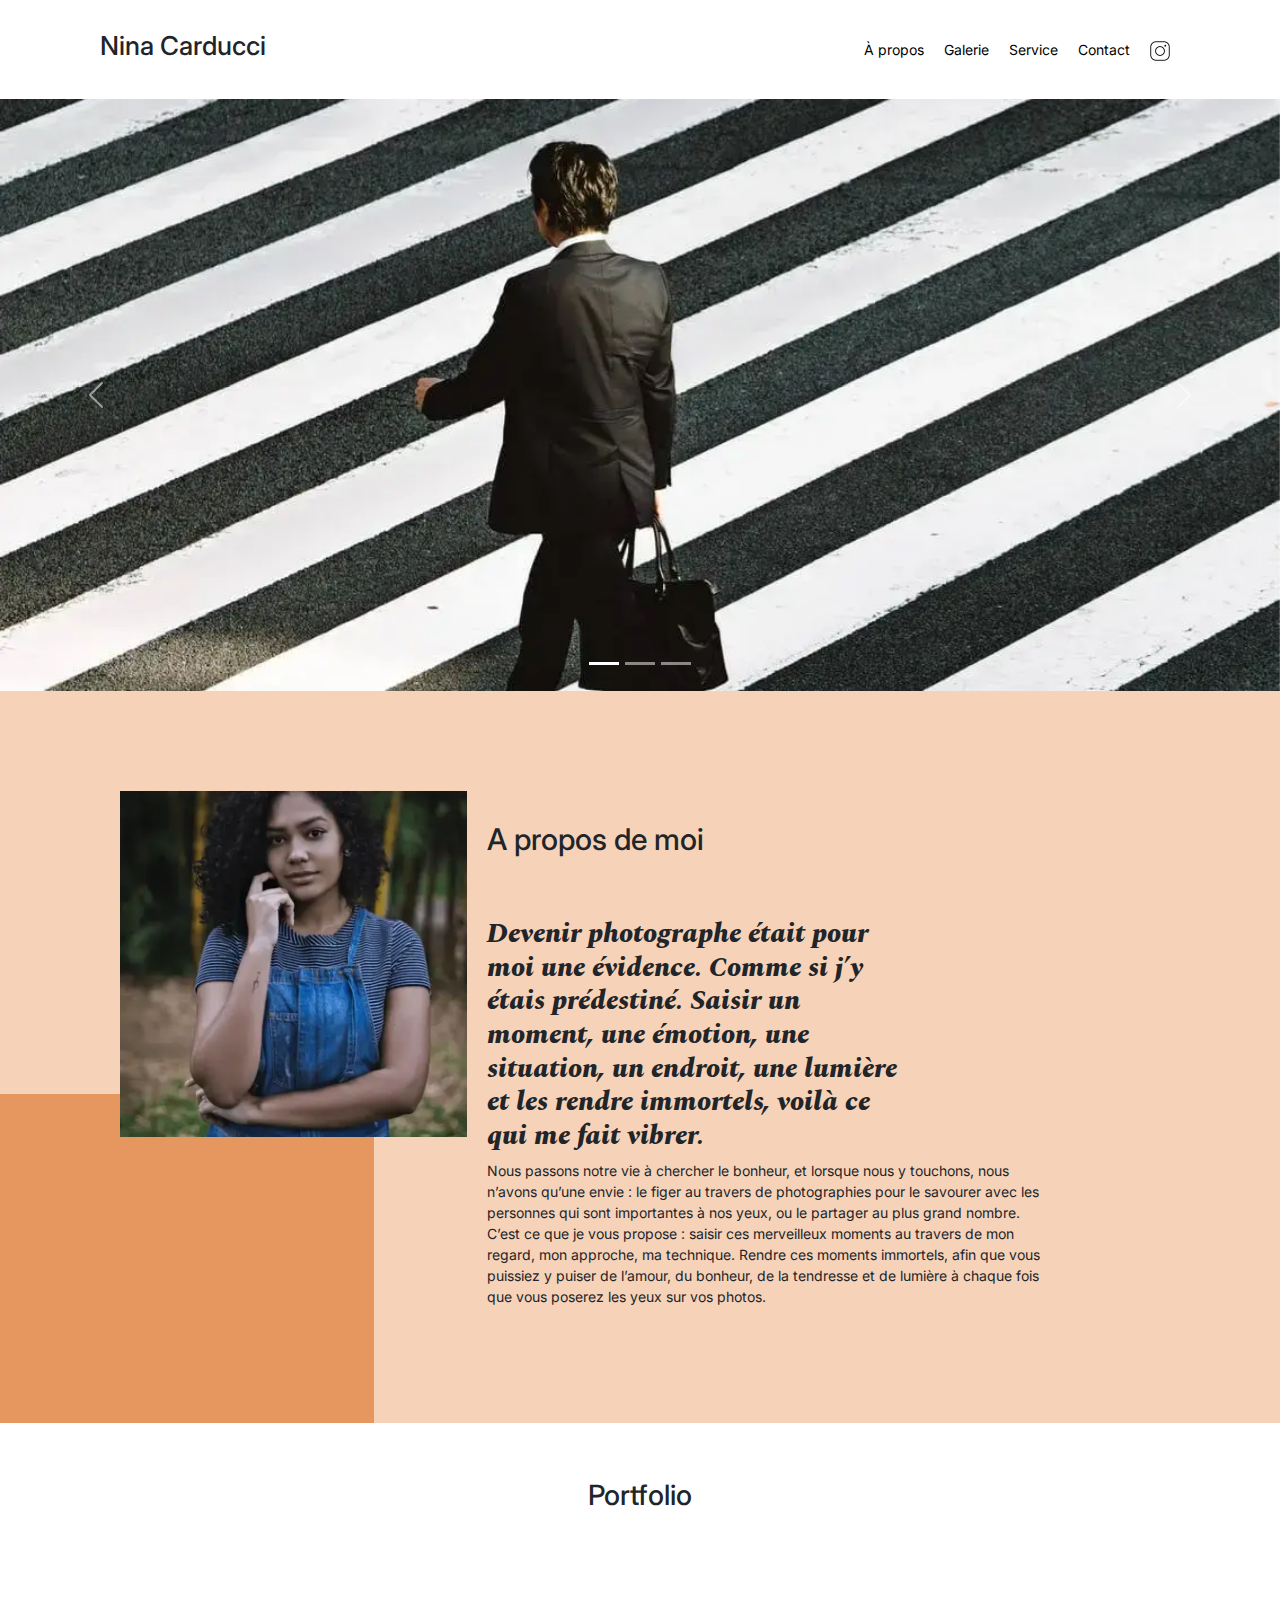
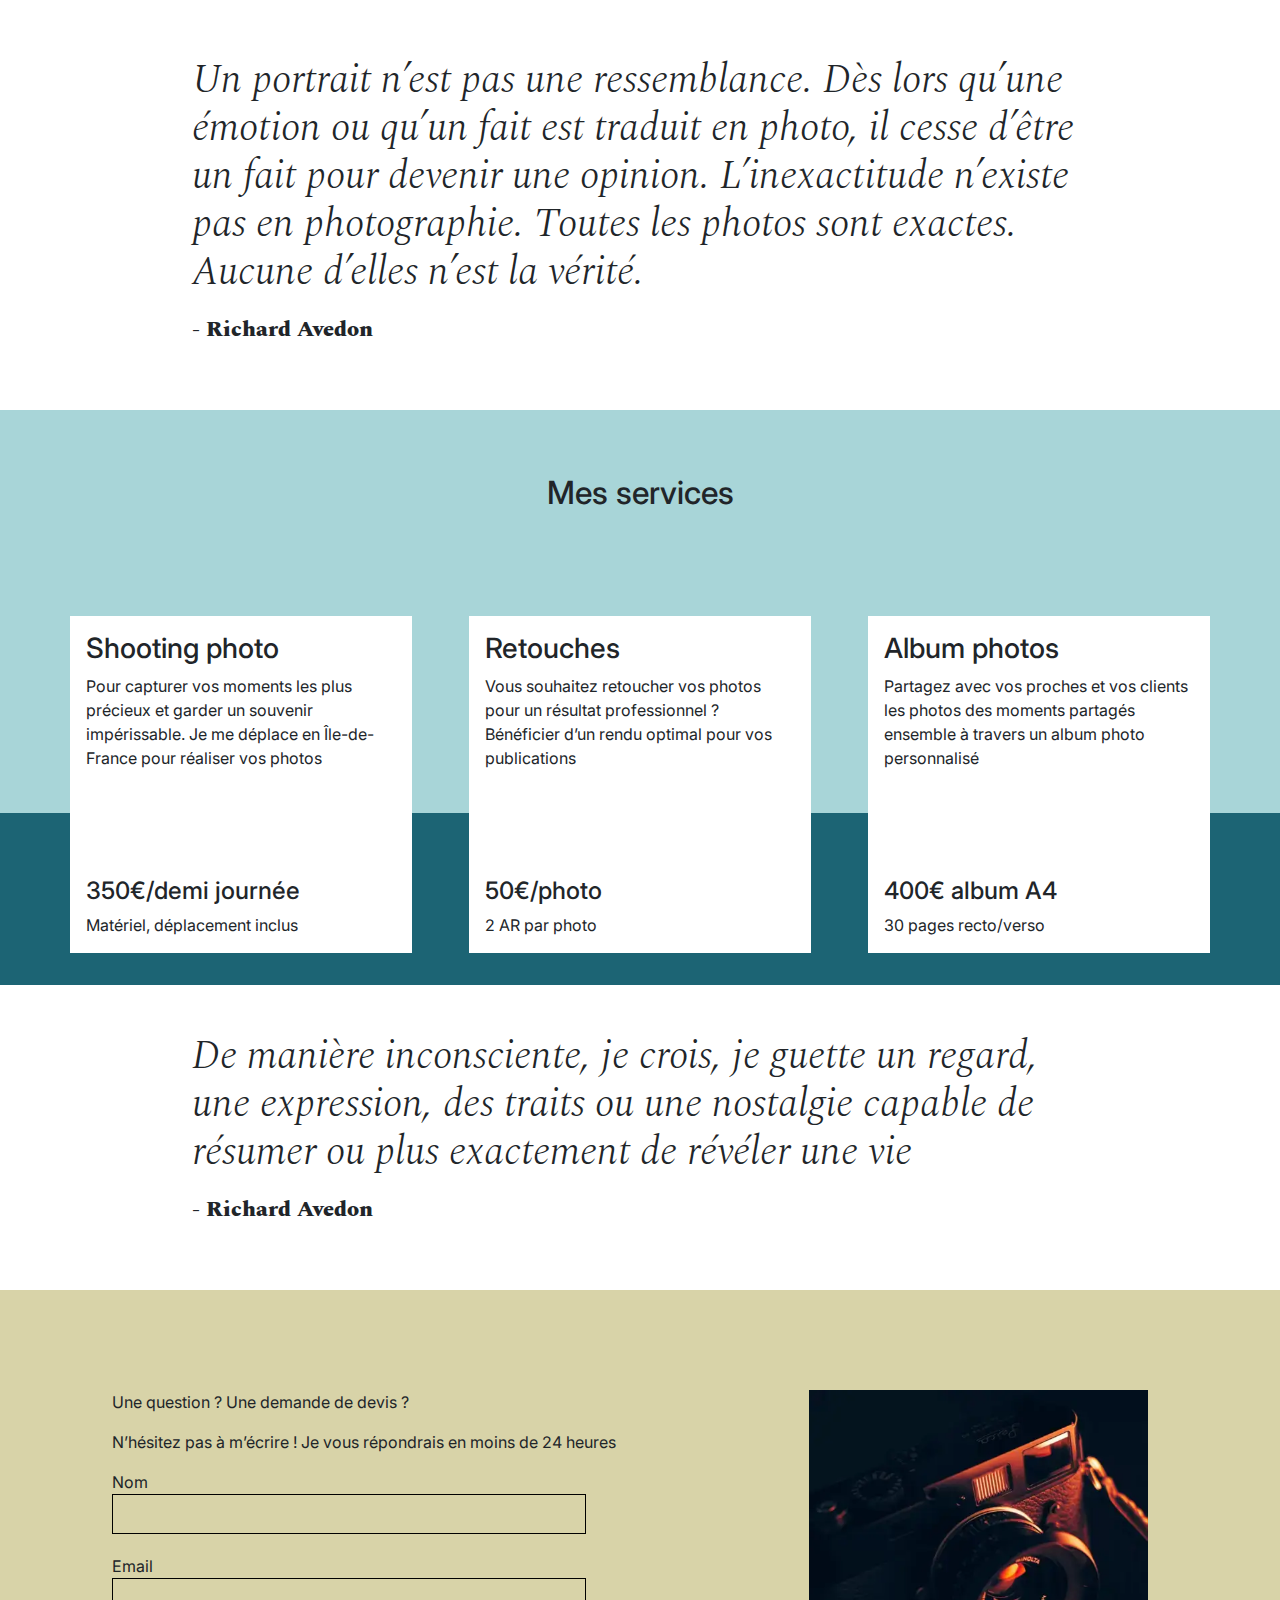
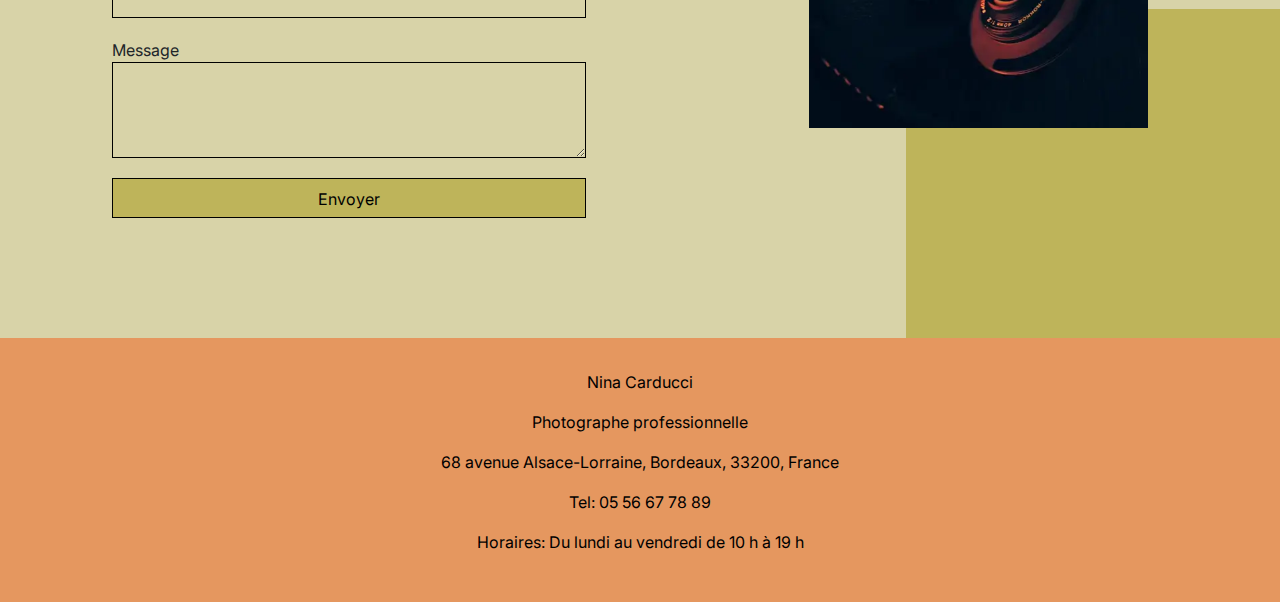
==== index.html @ 24cb5b98 "Feat: ajouter la minification" ====
<!DOCTYPE html>
<html lang="fr">
<head>

	<meta charset="UTF-8">
	<title> Nina Carducci</title>
	<meta name="viewport" content="width=device-width, initial-scale=1.0">
	<meta name="description"
		content="Nina Carducci, photographe professionnelle à Bordeaux, spécialisée dans la capture des moments précieux tels que mariages, portraits et événements d'entreprises.">
	<meta name="keywords"
		content="photographe, bordeaux, mariage, portrait, entreprise, shooting photo, retouches, album photo, professionnel, france, nina carducci, photographies">
	<meta name="robots" content="index, follow">
	<meta property="og:title" content="Nina Carducci - Photographe Professionnelle à Bordeaux">
	<meta property="og:description"
		content="Découvrez l'univers de Nina Carducci, photographe professionnelle à Bordeaux. Capturez vos plus beaux moments grâce à son expertise.">
	<meta property="og:image" content="https://www.ninacarducci.com/assets/images/nina.webp">
	<meta property="og:url" content="https://www.ninacarducci.com">
	<meta property="og:type" content="website">
	<meta name="twitter:card" content="summary_large_image">
	<meta name="twitter:title" content="Nina Carducci - Photographe Professionnelle à Bordeaux">
	<meta name="twitter:description"
		content="Découvrez les services de photographie professionnelle offerts par Nina Carducci. Immortalisez vos moments spéciaux.">
	<meta name="twitter:image" content="https://www.ninacarducci.com/assets/images/nina.webp">
	<link rel="icon" href="./assets/images/favicon.ico" type="image/x-icon">
	<link href="https://cdn.jsdelivr.net/npm/bootstrap@5.3.3/dist/css/bootstrap.min.css" rel="stylesheet"
		integrity="sha384-QWTKZyjpPEjISv5WaRU9OFeRpok6YctnYmDr5pNlyT2bRjXh0JMhjY6hW+ALEwIH" crossorigin="anonymous">
	<link rel="stylesheet" href="./assets/style.css">
	<link rel="preconnect" href="https://fonts.googleapis.com">
	<link rel="preconnect" href="https://fonts.gstatic.com" crossorigin>
	<link
		href="https://fonts.googleapis.com/css2?family=Inter&family=Spectral:ital,wght@0,400;1,300;1,400;1,800&display=swap"
		rel="stylesheet">
		<link rel="stylesheet" href="./assets/style.min.css">
		<link rel="icon" type="image/png" href="./assets/favicon.png" />
	
</head>
<body>
	<header>
		<div class="top-header">
			<h1 class="name">Nina Carducci</h1>
			<nav class="nav">
				<ul>
					<li><a href="#about">À propos</a></li>
					<li><a href="#gallery">Galerie</a></li>
					<li><a href="#services">Service</a></li>
					<li><a href="#contact">Contact</a></li>
					<li><a class="social-link" href="https://www.instagram.com/ninacarducci.photo/?hl=fr"
							target="_blank"><img src="assets/images/instagram.webp"
								alt="Suivez Nina Carducci sur instagram"  width="30" height="20"
								loading="lazy"></a></li>
				</ul>
			</nav>
		</div>
	</header>
	<main></main>
	<div id="header">
		<div id="carouselExampleIndicators" class="carousel slide" data-bs-ride="carousel">
			<div class="carousel-indicators">
				<button type="button" data-bs-target="#carouselExampleIndicators" data-bs-slide-to="0" class="active"
					aria-current="true" aria-label="Slide 1"></button>
				<button type="button" data-bs-target="#carouselExampleIndicators" data-bs-slide-to="1"
					aria-label="Slide 2"></button>
				<button type="button" data-bs-target="#carouselExampleIndicators" data-bs-slide-to="2"
					aria-label="Slide 3"></button>
			</div>
			<div class="carousel-inner">
				<div class="carousel-item active">
					<picture>
						<source media="(max-width:768px)"
							srcset="./assets/images/slider/ryoji-iwata-wUZjnOv7t0g-unsplash.webp"
							type="image/webp" sizes="(max-width:768px)100vw">
						<source media="(max-width:480px)"
							srcset="./assets/images/slider/ryoji-iwata-wUZjnOv7t0g-unsplash.webp"
							sizes="(max-width:480px)100vw">
						<img src="./assets/images/slider/ryoji-iwata-wUZjnOv7t0g-unsplash.webp" class="d-block w-100"
							alt="walking man" width="1920" height="888" loading="lazy">
					</picture>
				</div>
				<div class="carousel-item">
					<picture>
						<source media="(max-width:768px)" srcset="./assets/images/slider/nicholas-green-nPz8akkUmDI-unsplash.webp"
							type="image/webp" sizes="(max-width:768px)100vw">
							<source media="(max-width:480px)" srcset="./assets/images/slider/nicholas-green-nPz8akkUmDI-unsplash.webp"
							type="image/webp" sizes="(max-width:480px)100vw">
						<img src="./assets/images/slider/nicholas-green-nPz8akkUmDI-unsplash.webp" class="d-block w-100"
							alt="cheering people" width="1920" height="888" loading="lazy">
					</picture>
				</div>
				<div class="carousel-item">
					<picture>
						<source media="(max-width:480px)"  srcset="./assets/images/slider/edward-cisneros-3_h6-1NPDGw-unsplash.webp"
							type="image/webp" sizes="(max-width:480px)100vh">
							<source media="(max-width:768px)" srcset="./assets/images/slider/edward-cisneros-3_h6-1NPDGw-unsplash.webp"
							type="image/webp" sizes="(max-width:768px)100vh">
						<img src="./assets/images/slider/edward-cisneros-3_h6-1NPDGw-unsplash.webp"
							class="d-block w-100" alt="wedding" width="1920" height="888" loading="lazy">
					</picture>
				</div>
			</div>
			<button class="carousel-control-prev" type="button" data-bs-target="#carouselExampleIndicators"
				data-bs-slide="prev">
				<span class="carousel-control-prev-icon" aria-hidden="true"></span>
				<span class="visually-hidden">Previous</span>
			</button>
			<button class="carousel-control-next" type="button" data-bs-target="#carouselExampleIndicators"
				data-bs-slide="next">
				<span class="carousel-control-next-icon" aria-hidden="true"></span>
				<span class="visually-hidden">Next</span>
			</button>
		</div>
	</div>
	<div id="about">
		<div class="picture left">
			<picture>
				<source srcset="" media="(max-width:768px)">
				<source srcset="" media="(max-width:480px)">
			<img src="./assets/images/nina.webp" alt="my-picture" title="Selfie" width="425" height="425" loading="lazy">
		</picture>
		</div>
		<div id="about-me">
			<h2 class="about-me__title">A propos de moi</h2>
			<h3 class="about-me__introduction">Devenir photographe était pour moi une évidence. Comme si j’y étais
				prédestiné. Saisir un moment, une émotion, une situation, un endroit, une lumière et les rendre
				immortels, voilà ce qui me fait vibrer.</h3>
			<p>Nous passons notre vie à chercher le bonheur, et lorsque nous y touchons, nous n’avons qu’une envie : le
				figer au travers de photographies pour le savourer avec les personnes qui sont importantes à nos yeux,
				ou le partager au plus grand nombre.
				C’est ce que je vous propose : saisir ces merveilleux moments au travers de mon regard, mon approche, ma
				technique. Rendre ces moments immortels, afin que vous puissiez y puiser de l’amour, du bonheur, de la
				tendresse et de lumière à chaque fois que vous poserez les yeux sur vos photos.</p>
		</div>
	</div>
	<section id="gallery">
		<h3 class="title">Portfolio</h3>
		<div class="container py-3">
			<div class="gallery" style="display: none">
				<img data-gallery-tag="Concert" class="gallery-item"
					src="./assets/images/gallery/concerts/aaron-paul-wnX-fXzB6Cw-unsplash.webp" alt="concert" title="festival" width="440" height="440" loading="lazy"/>
				<img data-gallery-tag="Entreprises" class="gallery-item"
					src="./assets/images/gallery/entreprise/ali-morshedlou-WMD64tMfc4k-unsplash.webp"
					alt="man in tuxedo" title="man in Black" width="440" height="440" loading="lazy" />
				<img data-gallery-tag="Entreprises" class="gallery-item"
					src="./assets/images/gallery/entreprise/jason-goodman-tHO1_OuKbg0-unsplash.webp"
					alt="women at work" width="440" height="440" loading="lazy"/>
				<img data-gallery-tag="Mariages" class="gallery-item"
					src="./assets/images/gallery/mariage/hannah-busing-RvF2R_qMpRk-unsplash.webp" alt="hanging-hands" title="Reach out" width="440" height="440" loading="lazy" />
				<img data-gallery-tag="Portrait" class="gallery-item"
					src="./assets/images/gallery/portraits/ade-tunji-rVkhWWZFAtQ-unsplash.webp" alt="emotional-man" title="face expression" width="440" height="440" loading="lazy"/>
				<img data-gallery-tag="Mariages" class="gallery-item"
					src="./assets/images/gallery/mariage/jakob-owens-SiniLJkXhMc-unsplash.webp" alt="groom&bride" title="just maried" width="440" height="440" loading="lazy"/>
				<img data-gallery-tag="Portrait" class="gallery-item"
					src="./assets/images/gallery/portraits/nino-van-prattenburg--443cl1uR_8-unsplash.webp"
					alt="girl shoot" title="Sport clever girl" width="440" height="440" loading="lazy"/>
				<img data-gallery-tag="Concert" class="gallery-item"
					src="./assets/images/gallery/concerts/austin-neill-hgO1wFPXl3I-unsplash.webp"
				alt="concert-singer" title="singing live concert" width="440" height="440" loading="lazy" />

				<img data-gallery-tag="Entreprises" class="gallery-item"
					src="./assets/images/gallery/entreprise/mateus-campos-felipe-Fsgzm8N0hIY-unsplash.webp"
					alt="woman at work" title="working woman" width="440" height="440" loading="lazy" />
			</div>
		</div>
		<aside class="quote">
			<figure>
				<blockquote>
					<h3 class="quote__text">Un portrait n’est pas une ressemblance. Dès lors qu’une émotion ou qu’un
						fait est traduit en photo, il cesse d’être un fait pour devenir une opinion. L’inexactitude
						n’existe pas en photographie. Toutes les photos sont exactes. Aucune d’elles n’est la vérité.
					</h3>
				</blockquote>
				<figcaption class="quote__author">- Richard Avedon</figcaption>
			</figure>
		</aside>
	</section>
	<section id="services">
		<h2 class="title">Mes services</h2>
		<div class="container">
			<div class="service">
				<div class="service__description">
					<h3>Shooting photo</h3>
					<p>Pour capturer vos moments les plus précieux et garder un souvenir impérissable. Je me déplace en
						Île-de-France pour réaliser vos photos</p>
				</div>
				<div class="service__price">
					<h4>350€/demi journée</h4>
					<span>Matériel, déplacement inclus</span>
				</div>
			</div>
			<div class="service">
				<div class="service__description">
					<h3>Retouches</h3>
					<p>Vous souhaitez retoucher vos photos pour un résultat professionnel ? Bénéficier d’un rendu
						optimal pour vos publications</p>
				</div>
				<div class="service__price">
					<h4>50€/photo</h4>
					<span>2 AR par photo</span>
				</div>
			</div>
			<div class="service">
				<div class="service__description">
					<h3>Album photos</h3>
					<p>Partagez avec vos proches et vos clients les photos des moments partagés ensemble à travers un
						album photo personnalisé</p>
				</div>
				<div class="service__price">
					<h4>400€ album A4</h4>
					<span>30 pages recto/verso</span>
				</div>
			</div>
		</div>
	</section>
	<aside class="quote">
		<figure>
			<blockquote>
				<h1 class="quote__text">De manière inconsciente, je crois, je guette un regard, une expression, des
					traits ou une nostalgie capable de résumer ou plus exactement de révéler une vie</h1>
			</blockquote>
			<figcaption class="quote__author">- Richard Avedon</figcaption>
		</figure>
	</aside>
	<section id="contact">
		<div class="container">
			<div class="form-container">
				<p>Une question ? Une demande de devis ?</p>
				<p> N’hésitez pas à m’écrire ! Je vous répondrais en moins de 24 heures</p>
				<form method="post">
					<label for="nom">Nom</label>
					<input type="text" name="nom" id="nom" autocomplete="given-name">
					<label for="email">Email</label>
					<input type="email" name="email" id="email" autocomplete="email">
					<label for="message">Message</label>
					<textarea name="message" id="message" cols="30" rows="10"></textarea>
					<input type="submit" value="Envoyer" autocomplete="enter" />
				</form>
			</div>
			<div class="picture right">
				<picture>
					<source srcset="./assets/images/camera.webp">
					<img src="./assets/images/camera.webp" alt="camera's picture" title="Nina's camera" width="418" height="418" loading="lazy">
				</picture>
			</div>
		</div>
	</section>
	</main>
	<footer>
		<div itemscope itemtype="https://schema.org/Person">
			<p itemprop="name">Nina Carducci</p>
			<p itemprop="jobTitle">Photographe professionnelle</p>
			<p>
				<span itemprop="address" itemscope itemtype="https://schema.org/PostalAddress">
					<span itemprop="streetAddress">68 avenue Alsace-Lorraine</span>,
					<span itemprop="addressLocality">Bordeaux</span>,
					<span itemprop="postalCode">33200</span>,
					<span itemprop="addressCountry">France</span>
				</span>
			</p>
			<p>Tel: <span itemprop="telephone">05 56 67 78 89</span></p>
			<p>Horaires: <span itemprop="openingHours">Du lundi au vendredi de 10 h à 19 h</span></p>
		</div>
	</footer>
	<script src="./assets/bootstrap/bootstrap.bundle.js"></script>
	<script src="https://code.jquery.com/jquery-3.4.1.min.js"
		integrity="sha256-CSXorXvZcTkaix6Yvo6HppcZGetbYMGWSFlBw8HfCJo=" crossorigin="anonymous"></script>
	<script src="./assets/scripts.js"></script>
	<script src="./assets/maugallery.js"></script>
	<script src="./assets/maugallery.min.js"></script>
</body>
</html>
---- assets/style.css ----
@import url("https://fonts.googleapis.com/css2?family=Inter&family=Spectral:ital,wght@0,400;1,300;1,400;1,800&display=swap");
body {
	max-width: 1920px;
	margin: auto;
}
* {
	font-family: 'Inter';
	font-style: normal;
}
.top-header {
	background-color: white;
	position: sticky;
	top: 0;
	z-index: 1000;
	display: flex;
	justify-content: space-between;
	padding-inline: 100px;
	padding-block: 30px;
	align-items: center;
}
.top-header .name {
	font-size: 26px;
}
.nav ul {
	display: flex;
	list-style-type: none;
	font-size: 14px;
	margin-bottom: 0;
}
.nav li {
	padding-inline: 10px;
}
.nav a {
	text-decoration: none;
	color: #000
}
.social-link img {
	width: 20px;
}
#about {
	display: flex;
	background-color: #F6D2B8;
	padding-inline: 100px;
	padding-block: 100px;
	position: relative;
}
.picture.left::before {
	content: ' ';
	background-color: #E5975F;
	width: 374px;
	height: 329px;
	position: absolute;
	bottom: 0;
	left: 0;
	z-index: -1;
}
.picture {
	flex: 1;
	margin: 0 20px;
	z-index: 0;
}
.picture img {
	width: 100%;
	height: auto;
}
img{
	max-width: 100%;
	height: auto;
}
#about-me {
	flex: 2
}
.about-me__title {
	margin-top: 1em;
	margin-bottom: 60px;
	font-size: 30px;
}
.about-me__introduction {
	font-family: 'Spectral';
	font-weight: 800;
	font-style: italic;
	width: 60%;
}
#about-me p {
	width: 80%;
	font-size: 14px;
}
.title {
	text-align: center;
	padding-block: 2em;
}
.gallery .nav {
	justify-content: center;
}
.nav-pills .nav-link.active,
.nav-pills .show>.nav-link {
	color: #fff;
	background-color: #1C6474;
	border-radius: 0;
}
.nav-pills .nav-link {
	color: #000;
	cursor: pointer;
}
.item-column {
	position: relative;
	margin-bottom: 0 !important;
	padding: 0;
}
.item-column::after {
	content: "";
	display: block;
	padding-bottom: 100%;
}
.gallery-item {
	position: absolute;
	width: 100%;
	height: 100%;
	object-fit: cover;
	padding: 0.5em;
}
.mg-prev,
.mg-next {
	width: 30px;
	height: 30px;
	border-radius: 00%;
	justify-content: center;
	align-items: center;
	display: flex;
	font-size: 24px;
}
.quote {
	font-family: 'Spectral';
	font-style: italic;
	width: 70%;
	margin: auto;
	padding-block: 3em;
}
.quote__text {
	font-family: Spectral;
	font-style: italic;
	font-weight: 300;
	font-size: 2.5rem;
}
.quote__author {
	font-family: Spectral;
	font-weight: 800;
	font-size: 22px;
}
#services {
	margin: auto;
	background-color: #A8D5D8;
	position: relative;
}
#services .container::before {
	content: ' ';
	background-color: #1C6474;
	position: absolute;
	width: 100%;
	height: 30%;
	bottom: 0;
	left: 0;
	z-index: 0;
}
#services .container {
	justify-content: space-between;
	display: flex;
	padding: 2em 0;
}
.service {
	background-color: white;
	max-width: 390px;
	width: 30%;
	height: 337px;
	padding: 1em;
	display: flex;
	flex-direction: column;
	justify-content: space-between;
	z-index: 1;
}
#contact {
	margin: auto;
	background-color: #D8D3A8;
	position: relative;
	padding-inline: 100px;
	padding-block: 100px;
}
#contact .container {
	display: flex;
}
.picture.right::before {
	content: ' ';
	background-color: #BEB45A;
	width: 374px;
	height: 329px;
	position: absolute;
	bottom: 0;
	right: 0;
	z-index: -1;
}
.form-container {
	flex: 2;
}
form {
	display: flex;
	flex-direction: column;
	width: 70%;
	align-items: flex-start;
}
form input {
	width: 100%;
	background-color: transparent;
	border: solid 1px;
	height: 2.5em;
	margin-bottom: 20px;
}
form textarea {
	width: 100%;
	background-color: transparent;
	border: solid 1px;
	height: 5em;
	line-height: 2.5em;
	font-size: 1.2em;
	margin-bottom: 20px;
}
input[type="submit"] {
	background-color: #BEB45A;
	padding: .5em 1em
}
footer {
	background-color: #E5975F;
	padding-block: 2rem;
	color: black;
	display: flex;
	text-align: center;
	justify-content: center;
}
.visually-hidden {
	background-color: #2B2B2B;
	color: #DEDEDE;
}
@media all and (max-width: 1180px) {
	.picture {
		flex: 2;
	}
	#about,
	#contact .container {
		align-items: center;
	}
	.about-me__title {
		margin-top: 0;
		margin-bottom: 1em;
	}
	#about-me h6,
	#about-me p {
		width: 100%;
	}
}
@media all and (max-width: 1000px) {
	#about {
		flex-direction: column;
	}
	.picture {
		width: 50%;
	}
	.picture.left::before {
		width: 100%;
		height: 30%;
		position: absolute;
		bottom: auto;
		top: 0;
		left: 0;
		z-index: -1;
	}
	.about-me__title {
		text-align: center;
		margin-top: 1em;
	}
	#services .container {
		flex-direction: column;
	}
	.service {
		width: 100%;
		max-width: 100%;
		height: auto;
		margin: 2em 0
	}
	.service__description {
		margin-bottom: 1em;
	}
	#services .container::before {
		width: 30%;
		height: 100%;
		bottom: 0;
		right: 0;
		left: auto;
		z-index: 0;
	}
	#contact .container {
		flex-direction: column;
	}
	#contact .picture.right {
		margin-top: 1em;
	}
	.picture.right::before {
		width: 100%;
		height: 30%;
		position: absolute;
		bottom: 0;
		right: 0;
		z-index: -1;
	}
}
@media all and (max-width: 650px) {
	.top-header {
		flex-direction: column;
		padding-inline: 0;
	}
	.top-header .nav,
	.top-header .nav ul {
		width: 100%;
		padding: 0 0 0 0;
	}
	.top-header .nav li {
		flex: 1;
		padding-block: 1em;
		text-align: center;
	}
	.picture.left::before,
	.picture.right::before {
		height: 150px;
	}
	#services .container {
		align-items: center;
	}
	.service {
		max-width: 90%;
	}
	#about,
	#contact {
		padding-inline: 2em;
		padding-block: 2em;
	}
	form {
		width: 100%;
	}
	.picture {
		width: 80%;
		object-fit: cover;
	}
}
---- assets/style.min.css ----
@import url(https://fonts.googleapis.com/css2?family=Inter&family=Spectral:ital,wght@0,400;1,300;1,400;1,800&display=swap);.about-me__introduction,.quote,.quote__text{font-style:italic;font-family:Spectral}.quote,.quote__author,.quote__text{font-family:Spectral}.service,.top-header{background-color:#fff;display:flex}#about,#contact{padding-inline:100px;padding-block:100px}.picture.left::before,.picture.right::before{content:' ';width:374px;height:329px;bottom:0;z-index:-1}#about,#contact .container,.mg-next,.mg-prev,.nav ul,.service,.top-header,footer,form{display:flex}.title,footer{text-align:center}body{max-width:1920px;margin:auto}*{font-family:Inter;font-style:normal}.top-header{position:sticky;top:0;z-index:1000;justify-content:space-between;padding-inline:100px;padding-block:30px;align-items:center}#about,#contact,#services,.item-column{position:relative}.top-header .name{font-size:26px}.nav ul{list-style-type:none;font-size:14px;margin-bottom:0}.nav li{padding-inline:10px}.nav a{text-decoration:none;color:#000}.social-link img{width:20px}#about{background-color:#f6d2b8}.picture.left::before{background-color:#e5975f;position:absolute;left:0}.picture{flex:1;margin:0 20px;z-index:0}.picture img{width:100%;height:auto}img{max-width:100%;height:auto}#about-me,.form-container{flex:2}.about-me__title{margin-top:1em;margin-bottom:60px;font-size:30px}.about-me__introduction{font-weight:800;width:60%}#about-me p{width:80%;font-size:14px}.title{padding-block:2em}.gallery .nav{justify-content:center}.nav-pills .nav-link.active,.nav-pills .show>.nav-link{color:#fff;background-color:#1c6474;border-radius:0}.nav-pills .nav-link{color:#000;cursor:pointer}.item-column{margin-bottom:0!important;padding:0}.item-column::after{content:"";display:block;padding-bottom:100%}.gallery-item{position:absolute;width:100%;height:100%;object-fit:cover;padding:.5em}.mg-next,.mg-prev{width:30px;height:30px;border-radius:00%;justify-content:center;align-items:center;font-size:24px}form input,form textarea{width:100%;background-color:transparent;border:1px solid;margin-bottom:20px}.quote{width:70%;margin:auto;padding-block:3em}.quote__text{font-weight:300;font-size:2.5rem}.quote__author{font-weight:800;font-size:22px}#services{margin:auto;background-color:#a8d5d8}#services .container::before{content:' ';background-color:#1c6474;position:absolute;width:100%;height:30%;bottom:0;left:0;z-index:0}#services .container{justify-content:space-between;display:flex;padding:2em 0}.service{max-width:390px;width:30%;height:337px;padding:1em;flex-direction:column;justify-content:space-between;z-index:1}#contact{margin:auto;background-color:#d8d3a8}.picture.right::before{background-color:#beb45a;position:absolute;right:0}form{flex-direction:column;width:70%;align-items:flex-start}form input{height:2.5em}form textarea{height:5em;line-height:2.5em;font-size:1.2em}input[type=submit]{background-color:#beb45a;padding:.5em 1em}footer{background-color:#e5975f;padding-block:2rem;color:#000;justify-content:center}.visually-hidden{background-color:#2b2b2b;color:#dedede}@media all and (max-width:1180px){.picture{flex:2}#about,#contact .container{align-items:center}.about-me__title{margin-top:0;margin-bottom:1em}#about-me h6,#about-me p{width:100%}}@media all and (max-width:1000px){.picture.left::before,.picture.right::before{height:30%;position:absolute;z-index:-1;width:100%}#about,#contact .container,#services .container{flex-direction:column}.picture{width:50%}.picture.left::before{bottom:auto;top:0;left:0}.about-me__title{text-align:center;margin-top:1em}.service{width:100%;max-width:100%;height:auto;margin:2em 0}.service__description{margin-bottom:1em}#services .container::before{width:30%;height:100%;bottom:0;right:0;left:auto;z-index:0}#contact .picture.right{margin-top:1em}.picture.right::before{bottom:0;right:0}}@media all and (max-width:650px){.top-header{flex-direction:column;padding-inline:0}.top-header .nav,.top-header .nav ul{width:100%;padding:0}.top-header .nav li{flex:1;padding-block:1em;text-align:center}.picture.left::before,.picture.right::before{height:150px}#services .container{align-items:center}.service{max-width:90%}#about,#contact{padding-inline:2em;padding-block:2em}form{width:100%}.picture{width:80%;object-fit:cover}}
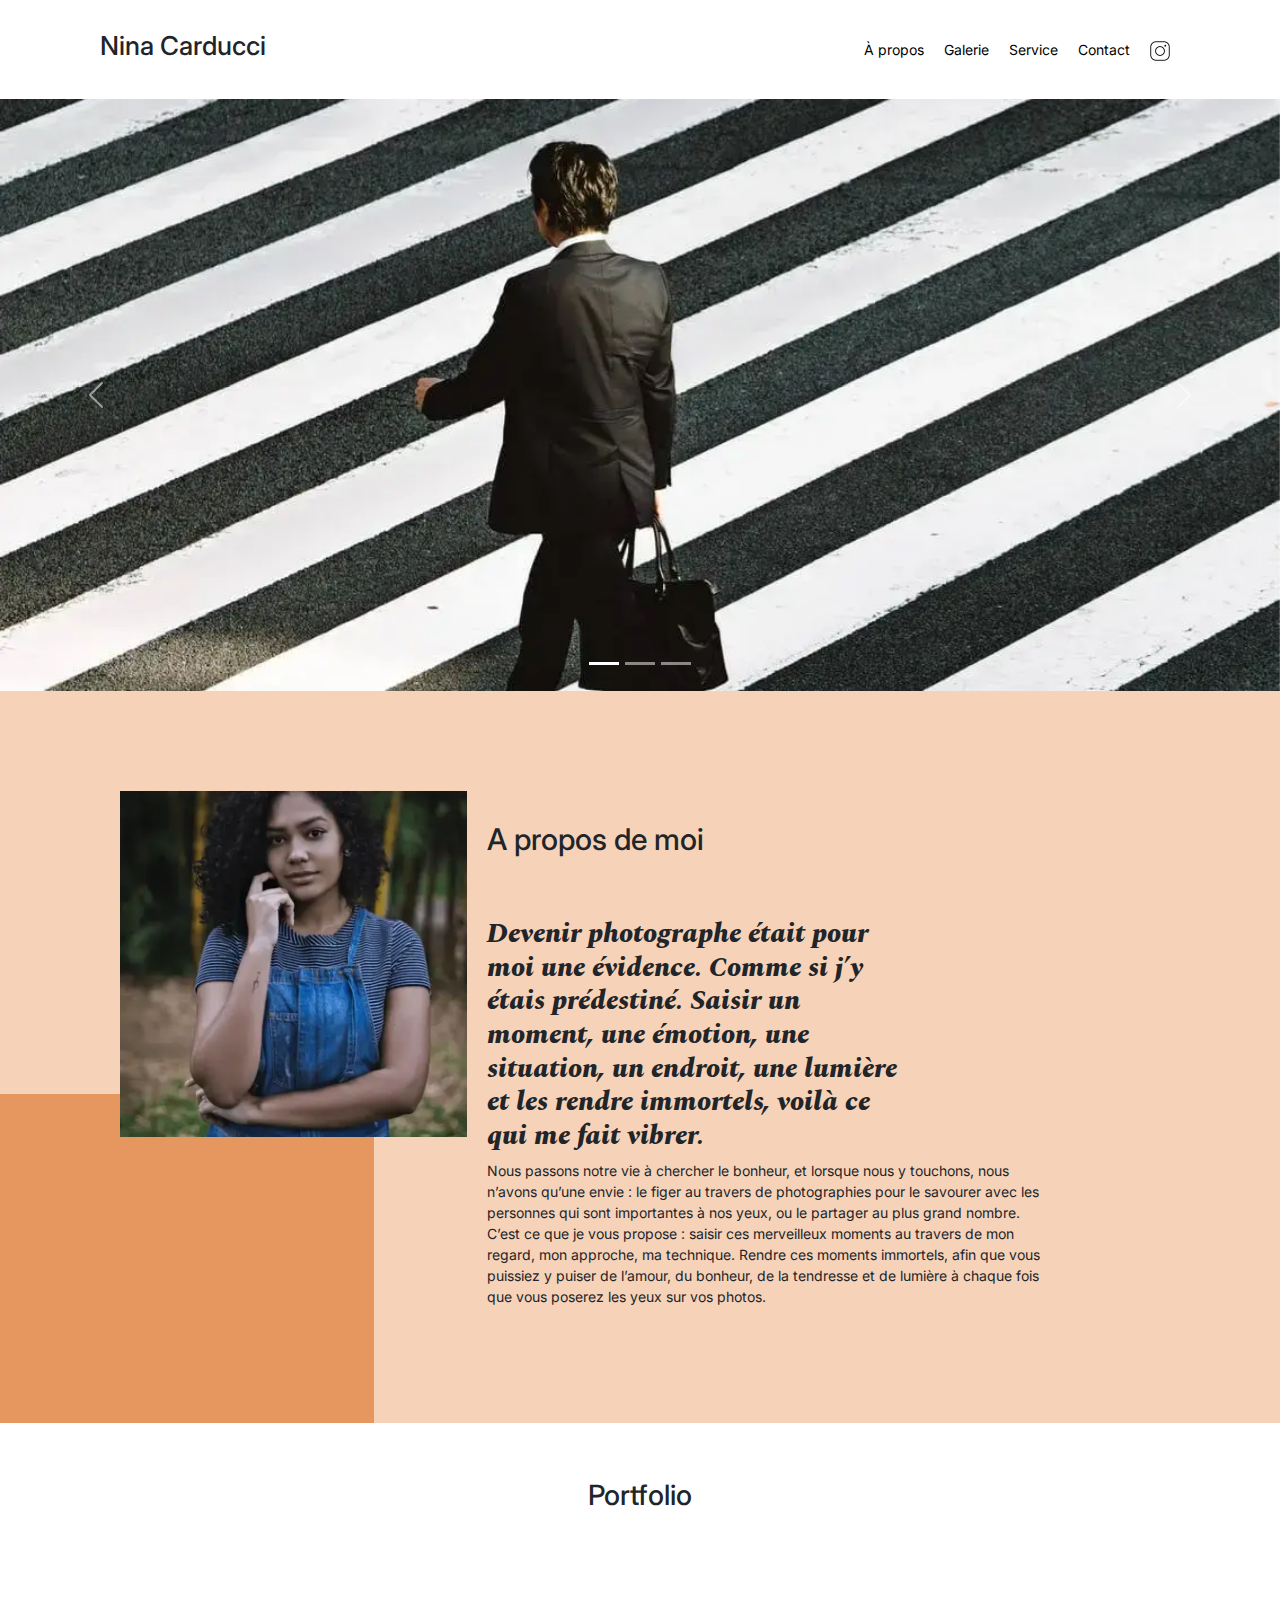
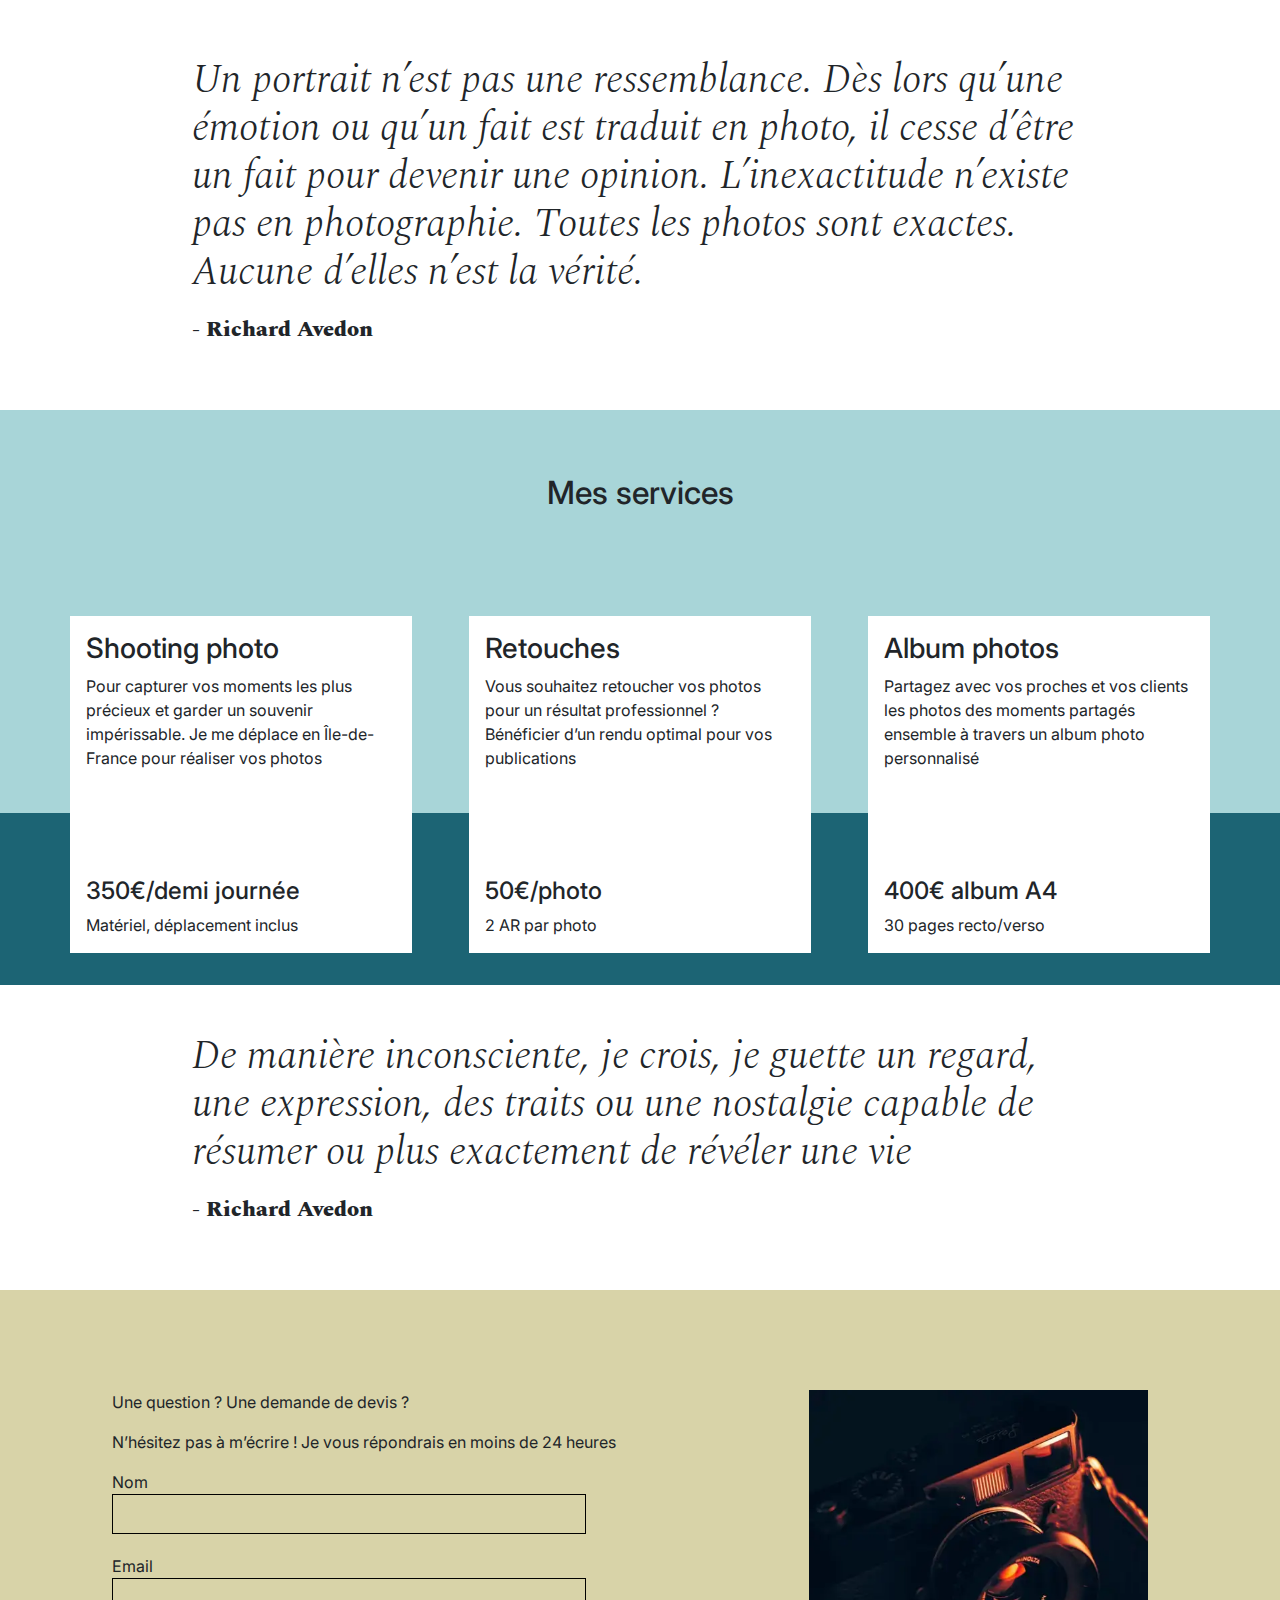
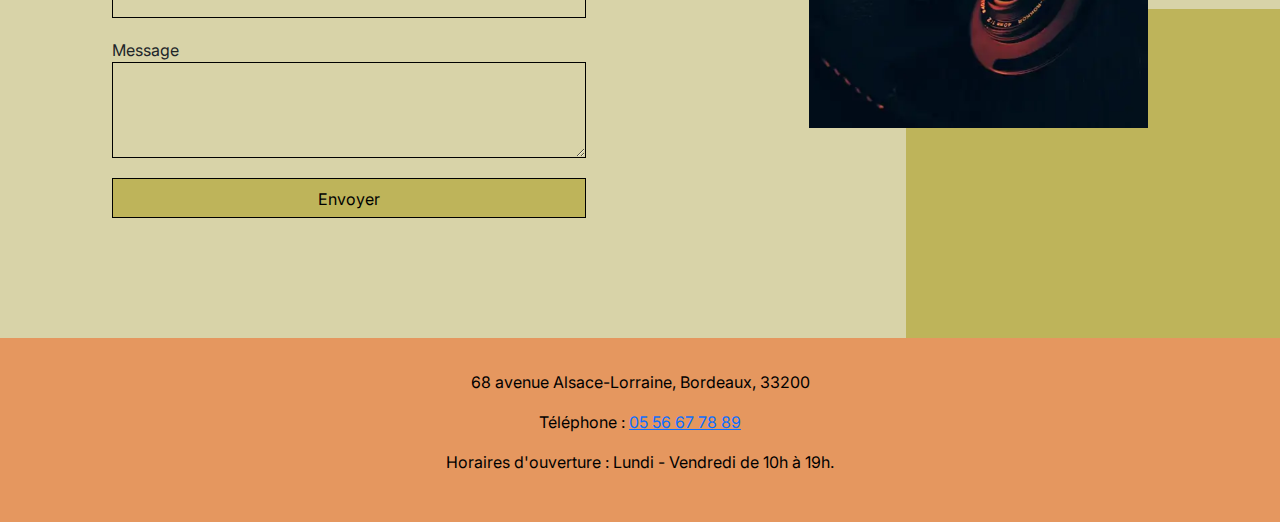
==== commit 99827ac8: "fix:améliorer le <footer>" ====
--- a/index.html
+++ b/index.html
@@ -1,12 +1,14 @@
 <!DOCTYPE html>
 <html lang="fr">
+
 <head>
 
 	<meta charset="UTF-8">
-	<title> Nina Carducci</title>
+	<title>Photographer Nina Carducci</title>
 	<meta name="viewport" content="width=device-width, initial-scale=1.0">
 	<meta name="description"
-		content="Nina Carducci, photographe professionnelle à Bordeaux, spécialisée dans la capture des moments précieux tels que mariages, portraits et événements d'entreprises.">
+		content="Nina Carducci, photographe professionnelle passionnante à Bordeaux, spécialisée dans la capture des moments précieux tels que mariages, portraits et événements d'entreprises.">
+		
 	<meta name="keywords"
 		content="photographe, bordeaux, mariage, portrait, entreprise, shooting photo, retouches, album photo, professionnel, france, nina carducci, photographies">
 	<meta name="robots" content="index, follow">
@@ -21,7 +23,6 @@
 	<meta name="twitter:description"
 		content="Découvrez les services de photographie professionnelle offerts par Nina Carducci. Immortalisez vos moments spéciaux.">
 	<meta name="twitter:image" content="https://www.ninacarducci.com/assets/images/nina.webp">
-	<link rel="icon" href="./assets/images/favicon.ico" type="image/x-icon">
 	<link href="https://cdn.jsdelivr.net/npm/bootstrap@5.3.3/dist/css/bootstrap.min.css" rel="stylesheet"
 		integrity="sha384-QWTKZyjpPEjISv5WaRU9OFeRpok6YctnYmDr5pNlyT2bRjXh0JMhjY6hW+ALEwIH" crossorigin="anonymous">
 	<link rel="stylesheet" href="./assets/style.css">
@@ -30,10 +31,34 @@
 	<link
 		href="https://fonts.googleapis.com/css2?family=Inter&family=Spectral:ital,wght@0,400;1,300;1,400;1,800&display=swap"
 		rel="stylesheet">
-		<link rel="stylesheet" href="./assets/style.min.css">
-		<link rel="icon" type="image/png" href="./assets/favicon.png" />
-	
+	<link rel="stylesheet" href="./assets/style.min.css">
+	<link rel="icon" type="image/png" href="./assets/favicon.png" />
+	<script type="application/ld+json">
+		{
+		  "@context": "https://schema.org",
+		  "@type": "Person",
+		  "name": "Nina Carducci",
+		  "jobTitle": "Photographe professionnelle",
+		  "address": {
+			"@type": "PostalAddress",
+			"streetAddress": "68 avenue Alsace-Lorraine",
+			"addressLocality": "Bordeaux",
+			"postalCode": "33200",
+			"addressCountry": "France"
+		  },
+		  "telephone": "05 56 67 78 89",
+		  "image": "https://www.ninacarducci.com/assets/images/nina.webp",
+		  "url": "https://www.ninacarducci.com",
+		  "sameAs": [
+			"https://www.instagram.com/ninacarducci.photo/?hl=fr"
+		  ],
+		  "description": "Nina Carducci, photographe professionnelle à Bordeaux, spécialisée dans la capture des moments précieux tels que mariages, portraits et événements d'entreprises.",
+		  "openingHours": "Mo-Fr 10:00-19:00"
+		}
+		</script>
+
 </head>
+
 <body>
 	<header>
 		<div class="top-header">
@@ -46,8 +71,7 @@
 					<li><a href="#contact">Contact</a></li>
 					<li><a class="social-link" href="https://www.instagram.com/ninacarducci.photo/?hl=fr"
 							target="_blank"><img src="assets/images/instagram.webp"
-								alt="Suivez Nina Carducci sur instagram"  width="30" height="20"
-								loading="lazy"></a></li>
+								alt="Suivez Nina Carducci sur instagram" width="30" height="20" loading="lazy"></a></li>
 				</ul>
 			</nav>
 		</div>
@@ -67,8 +91,8 @@
 				<div class="carousel-item active">
 					<picture>
 						<source media="(max-width:768px)"
-							srcset="./assets/images/slider/ryoji-iwata-wUZjnOv7t0g-unsplash.webp"
-							type="image/webp" sizes="(max-width:768px)100vw">
+							srcset="./assets/images/slider/ryoji-iwata-wUZjnOv7t0g-unsplash.webp" type="image/webp"
+							sizes="(max-width:768px)100vw">
 						<source media="(max-width:480px)"
 							srcset="./assets/images/slider/ryoji-iwata-wUZjnOv7t0g-unsplash.webp"
 							sizes="(max-width:480px)100vw">
@@ -78,20 +102,24 @@
 				</div>
 				<div class="carousel-item">
 					<picture>
-						<source media="(max-width:768px)" srcset="./assets/images/slider/nicholas-green-nPz8akkUmDI-unsplash.webp"
-							type="image/webp" sizes="(max-width:768px)100vw">
-							<source media="(max-width:480px)" srcset="./assets/images/slider/nicholas-green-nPz8akkUmDI-unsplash.webp"
-							type="image/webp" sizes="(max-width:480px)100vw">
+						<source media="(max-width:768px)"
+							srcset="./assets/images/slider/nicholas-green-nPz8akkUmDI-unsplash.webp" type="image/webp"
+							sizes="(max-width:768px)100vw">
+						<source media="(max-width:480px)"
+							srcset="./assets/images/slider/nicholas-green-nPz8akkUmDI-unsplash.webp" type="image/webp"
+							sizes="(max-width:480px)100vw">
 						<img src="./assets/images/slider/nicholas-green-nPz8akkUmDI-unsplash.webp" class="d-block w-100"
 							alt="cheering people" width="1920" height="888" loading="lazy">
 					</picture>
 				</div>
 				<div class="carousel-item">
 					<picture>
-						<source media="(max-width:480px)"  srcset="./assets/images/slider/edward-cisneros-3_h6-1NPDGw-unsplash.webp"
-							type="image/webp" sizes="(max-width:480px)100vh">
-							<source media="(max-width:768px)" srcset="./assets/images/slider/edward-cisneros-3_h6-1NPDGw-unsplash.webp"
-							type="image/webp" sizes="(max-width:768px)100vh">
+						<source media="(max-width:480px)"
+							srcset="./assets/images/slider/edward-cisneros-3_h6-1NPDGw-unsplash.webp" type="image/webp"
+							sizes="(max-width:480px)100vh">
+						<source media="(max-width:768px)"
+							srcset="./assets/images/slider/edward-cisneros-3_h6-1NPDGw-unsplash.webp" type="image/webp"
+							sizes="(max-width:768px)100vh">
 						<img src="./assets/images/slider/edward-cisneros-3_h6-1NPDGw-unsplash.webp"
 							class="d-block w-100" alt="wedding" width="1920" height="888" loading="lazy">
 					</picture>
@@ -114,8 +142,9 @@
 			<picture>
 				<source srcset="" media="(max-width:768px)">
 				<source srcset="" media="(max-width:480px)">
-			<img src="./assets/images/nina.webp" alt="my-picture" title="Selfie" width="425" height="425" loading="lazy">
-		</picture>
+				<img src="./assets/images/nina.webp" alt="my-picture" title="Selfie" width="425" height="425"
+					loading="lazy">
+			</picture>
 		</div>
 		<div id="about-me">
 			<h2 class="about-me__title">A propos de moi</h2>
@@ -135,25 +164,29 @@
 		<div class="container py-3">
 			<div class="gallery" style="display: none">
 				<img data-gallery-tag="Concert" class="gallery-item"
-					src="./assets/images/gallery/concerts/aaron-paul-wnX-fXzB6Cw-unsplash.webp" alt="concert" title="festival" width="440" height="440" loading="lazy"/>
+					src="./assets/images/gallery/concerts/aaron-paul-wnX-fXzB6Cw-unsplash.webp" alt="concert"
+					title="festival" width="440" height="440" loading="lazy" />
 				<img data-gallery-tag="Entreprises" class="gallery-item"
 					src="./assets/images/gallery/entreprise/ali-morshedlou-WMD64tMfc4k-unsplash.webp"
 					alt="man in tuxedo" title="man in Black" width="440" height="440" loading="lazy" />
 				<img data-gallery-tag="Entreprises" class="gallery-item"
-					src="./assets/images/gallery/entreprise/jason-goodman-tHO1_OuKbg0-unsplash.webp"
-					alt="women at work" width="440" height="440" loading="lazy"/>
+					src="./assets/images/gallery/entreprise/jason-goodman-tHO1_OuKbg0-unsplash.webp" alt="women at work"
+					width="440" height="440" loading="lazy" />
 				<img data-gallery-tag="Mariages" class="gallery-item"
-					src="./assets/images/gallery/mariage/hannah-busing-RvF2R_qMpRk-unsplash.webp" alt="hanging-hands" title="Reach out" width="440" height="440" loading="lazy" />
+					src="./assets/images/gallery/mariage/hannah-busing-RvF2R_qMpRk-unsplash.webp" alt="hanging-hands"
+					title="Reach out" width="440" height="440" loading="lazy" />
 				<img data-gallery-tag="Portrait" class="gallery-item"
-					src="./assets/images/gallery/portraits/ade-tunji-rVkhWWZFAtQ-unsplash.webp" alt="emotional-man" title="face expression" width="440" height="440" loading="lazy"/>
+					src="./assets/images/gallery/portraits/ade-tunji-rVkhWWZFAtQ-unsplash.webp" alt="emotional-man"
+					title="face expression" width="440" height="440" loading="lazy" />
 				<img data-gallery-tag="Mariages" class="gallery-item"
-					src="./assets/images/gallery/mariage/jakob-owens-SiniLJkXhMc-unsplash.webp" alt="groom&bride" title="just maried" width="440" height="440" loading="lazy"/>
+					src="./assets/images/gallery/mariage/jakob-owens-SiniLJkXhMc-unsplash.webp" alt="groom&bride"
+					title="just maried" width="440" height="440" loading="lazy" />
 				<img data-gallery-tag="Portrait" class="gallery-item"
 					src="./assets/images/gallery/portraits/nino-van-prattenburg--443cl1uR_8-unsplash.webp"
-					alt="girl shoot" title="Sport clever girl" width="440" height="440" loading="lazy"/>
+					alt="girl shoot" title="Sport clever girl" width="440" height="440" loading="lazy" />
 				<img data-gallery-tag="Concert" class="gallery-item"
-					src="./assets/images/gallery/concerts/austin-neill-hgO1wFPXl3I-unsplash.webp"
-				alt="concert-singer" title="singing live concert" width="440" height="440" loading="lazy" />
+					src="./assets/images/gallery/concerts/austin-neill-hgO1wFPXl3I-unsplash.webp" alt="concert-singer"
+					title="singing live concert" width="440" height="440" loading="lazy" />
 
 				<img data-gallery-tag="Entreprises" class="gallery-item"
 					src="./assets/images/gallery/entreprise/mateus-campos-felipe-Fsgzm8N0hIY-unsplash.webp"
@@ -237,27 +270,22 @@
 			<div class="picture right">
 				<picture>
 					<source srcset="./assets/images/camera.webp">
-					<img src="./assets/images/camera.webp" alt="camera's picture" title="Nina's camera" width="418" height="418" loading="lazy">
+					<img src="./assets/images/camera.webp" alt="camera's picture" title="Nina's camera" width="418"
+						height="418" loading="lazy">
 				</picture>
 			</div>
 		</div>
 	</section>
 	</main>
 	<footer>
-		<div itemscope itemtype="https://schema.org/Person">
-			<p itemprop="name">Nina Carducci</p>
-			<p itemprop="jobTitle">Photographe professionnelle</p>
-			<p>
-				<span itemprop="address" itemscope itemtype="https://schema.org/PostalAddress">
-					<span itemprop="streetAddress">68 avenue Alsace-Lorraine</span>,
-					<span itemprop="addressLocality">Bordeaux</span>,
-					<span itemprop="postalCode">33200</span>,
-					<span itemprop="addressCountry">France</span>
-				</span>
-			</p>
-			<p>Tel: <span itemprop="telephone">05 56 67 78 89</span></p>
-			<p>Horaires: <span itemprop="openingHours">Du lundi au vendredi de 10 h à 19 h</span></p>
-		</div>
+		<div>
+			<address>
+			  <span>68 avenue Alsace-Lorraine</span>, <span>Bordeaux</span>,
+			  <span>33200</span>
+			</address>
+			<p>Téléphone : <a href="tel:0556677889">05 56 67 78 89</a></p>
+			<p>Horaires d'ouverture : Lundi - Vendredi de 10h à 19h.</p>
+		  </div>
 	</footer>
 	<script src="./assets/bootstrap/bootstrap.bundle.js"></script>
 	<script src="https://code.jquery.com/jquery-3.4.1.min.js"
@@ -266,4 +294,5 @@
 	<script src="./assets/maugallery.js"></script>
 	<script src="./assets/maugallery.min.js"></script>
 </body>
+
 </html>--- a/assets/style.css
+++ b/assets/style.css
@@ -1,12 +1,15 @@
 @import url("https://fonts.googleapis.com/css2?family=Inter&family=Spectral:ital,wght@0,400;1,300;1,400;1,800&display=swap");
+
 body {
 	max-width: 1920px;
 	margin: auto;
 }
+
 * {
 	font-family: 'Inter';
 	font-style: normal;
 }
+
 .top-header {
 	background-color: white;
 	position: sticky;
@@ -18,25 +21,31 @@
 	padding-block: 30px;
 	align-items: center;
 }
+
 .top-header .name {
 	font-size: 26px;
 }
+
 .nav ul {
 	display: flex;
 	list-style-type: none;
 	font-size: 14px;
 	margin-bottom: 0;
 }
+
 .nav li {
 	padding-inline: 10px;
 }
+
 .nav a {
 	text-decoration: none;
 	color: #000
 }
+
 .social-link img {
 	width: 20px;
 }
+
 #about {
 	display: flex;
 	background-color: #F6D2B8;
@@ -44,6 +53,7 @@
 	padding-block: 100px;
 	position: relative;
 }
+
 .picture.left::before {
 	content: ' ';
 	background-color: #E5975F;
@@ -54,64 +64,78 @@
 	left: 0;
 	z-index: -1;
 }
+
 .picture {
 	flex: 1;
 	margin: 0 20px;
 	z-index: 0;
 }
+
 .picture img {
 	width: 100%;
 	height: auto;
 }
-img{
+
+img {
 	max-width: 100%;
 	height: auto;
 }
+
 #about-me {
 	flex: 2
 }
+
 .about-me__title {
 	margin-top: 1em;
 	margin-bottom: 60px;
 	font-size: 30px;
 }
+
 .about-me__introduction {
 	font-family: 'Spectral';
 	font-weight: 800;
 	font-style: italic;
 	width: 60%;
 }
+
 #about-me p {
 	width: 80%;
 	font-size: 14px;
 }
+
 .title {
 	text-align: center;
 	padding-block: 2em;
 }
+
 .gallery .nav {
 	justify-content: center;
 }
+
 .nav-pills .nav-link.active,
 .nav-pills .show>.nav-link {
 	color: #fff;
 	background-color: #1C6474;
 	border-radius: 0;
 }
+
 .nav-pills .nav-link {
 	color: #000;
 	cursor: pointer;
 }
+
 .item-column {
 	position: relative;
 	margin-bottom: 0 !important;
 	padding: 0;
 }
+
 .item-column::after {
 	content: "";
 	display: block;
 	padding-bottom: 100%;
 }
+
 .gallery-item {
 	position: absolute;
 	width: 100%;
@@ -119,6 +143,7 @@
 	object-fit: cover;
 	padding: 0.5em;
 }
+
 .mg-prev,
 .mg-next {
 	width: 30px;
@@ -129,6 +154,7 @@
 	display: flex;
 	font-size: 24px;
 }
+
 .quote {
 	font-family: 'Spectral';
 	font-style: italic;
@@ -136,22 +162,26 @@
 	margin: auto;
 	padding-block: 3em;
 }
+
 .quote__text {
 	font-family: Spectral;
 	font-style: italic;
 	font-weight: 300;
 	font-size: 2.5rem;
 }
+
 .quote__author {
 	font-family: Spectral;
 	font-weight: 800;
 	font-size: 22px;
 }
+
 #services {
 	margin: auto;
 	background-color: #A8D5D8;
 	position: relative;
 }
+
 #services .container::before {
 	content: ' ';
 	background-color: #1C6474;
@@ -162,11 +192,13 @@
 	left: 0;
 	z-index: 0;
 }
+
 #services .container {
 	justify-content: space-between;
 	display: flex;
 	padding: 2em 0;
 }
+
 .service {
 	background-color: white;
 	max-width: 390px;
@@ -178,6 +210,7 @@
 	justify-content: space-between;
 	z-index: 1;
 }
+
 #contact {
 	margin: auto;
 	background-color: #D8D3A8;
@@ -185,9 +218,11 @@
 	padding-inline: 100px;
 	padding-block: 100px;
 }
+
 #contact .container {
 	display: flex;
 }
+
 .picture.right::before {
 	content: ' ';
 	background-color: #BEB45A;
@@ -198,15 +233,18 @@
 	right: 0;
 	z-index: -1;
 }
+
 .form-container {
 	flex: 2;
 }
+
 form {
 	display: flex;
 	flex-direction: column;
 	width: 70%;
 	align-items: flex-start;
 }
+
 form input {
 	width: 100%;
 	background-color: transparent;
@@ -214,6 +252,7 @@
 	height: 2.5em;
 	margin-bottom: 20px;
 }
+
 form textarea {
 	width: 100%;
 	background-color: transparent;
@@ -223,10 +262,12 @@
 	font-size: 1.2em;
 	margin-bottom: 20px;
 }
+
 input[type="submit"] {
 	background-color: #BEB45A;
 	padding: .5em 1em
 }
+
 footer {
 	background-color: #E5975F;
 	padding-block: 2rem;
@@ -235,34 +276,42 @@
 	text-align: center;
 	justify-content: center;
 }
+
 .visually-hidden {
 	background-color: #2B2B2B;
 	color: #DEDEDE;
 }
+
 @media all and (max-width: 1180px) {
 	.picture {
 		flex: 2;
 	}
+
 	#about,
 	#contact .container {
 		align-items: center;
 	}
+
 	.about-me__title {
 		margin-top: 0;
 		margin-bottom: 1em;
 	}
+
 	#about-me h6,
 	#about-me p {
 		width: 100%;
 	}
 }
+
 @media all and (max-width: 1000px) {
 	#about {
 		flex-direction: column;
 	}
+
 	.picture {
 		width: 50%;
 	}
+
 	.picture.left::before {
 		width: 100%;
 		height: 30%;
@@ -272,22 +321,27 @@
 		left: 0;
 		z-index: -1;
 	}
+
 	.about-me__title {
 		text-align: center;
 		margin-top: 1em;
 	}
+
 	#services .container {
 		flex-direction: column;
 	}
+
 	.service {
 		width: 100%;
 		max-width: 100%;
 		height: auto;
 		margin: 2em 0
 	}
+
 	.service__description {
 		margin-bottom: 1em;
 	}
+
 	#services .container::before {
 		width: 30%;
 		height: 100%;
@@ -296,12 +350,15 @@
 		left: auto;
 		z-index: 0;
 	}
+
 	#contact .container {
 		flex-direction: column;
 	}
+
 	#contact .picture.right {
 		margin-top: 1em;
 	}
+
 	.picture.right::before {
 		width: 100%;
 		height: 30%;
@@ -311,39 +368,48 @@
 		z-index: -1;
 	}
 }
+
 @media all and (max-width: 650px) {
 	.top-header {
 		flex-direction: column;
 		padding-inline: 0;
 	}
+
 	.top-header .nav,
 	.top-header .nav ul {
 		width: 100%;
 		padding: 0 0 0 0;
 	}
+
 	.top-header .nav li {
 		flex: 1;
 		padding-block: 1em;
 		text-align: center;
 	}
+
 	.picture.left::before,
 	.picture.right::before {
 		height: 150px;
 	}
+
 	#services .container {
 		align-items: center;
 	}
+
 	.service {
 		max-width: 90%;
 	}
+
 	#about,
 	#contact {
 		padding-inline: 2em;
 		padding-block: 2em;
 	}
+
 	form {
 		width: 100%;
 	}
+
 	.picture {
 		width: 80%;
 		object-fit: cover;
--- a/assets/style.min.css
+++ b/assets/style.min.css
@@ -1 +1,366 @@
-@import url(https://fonts.googleapis.com/css2?family=Inter&family=Spectral:ital,wght@0,400;1,300;1,400;1,800&display=swap);.about-me__introduction,.quote,.quote__text{font-style:italic;font-family:Spectral}.quote,.quote__author,.quote__text{font-family:Spectral}.service,.top-header{background-color:#fff;display:flex}#about,#contact{padding-inline:100px;padding-block:100px}.picture.left::before,.picture.right::before{content:' ';width:374px;height:329px;bottom:0;z-index:-1}#about,#contact .container,.mg-next,.mg-prev,.nav ul,.service,.top-header,footer,form{display:flex}.title,footer{text-align:center}body{max-width:1920px;margin:auto}*{font-family:Inter;font-style:normal}.top-header{position:sticky;top:0;z-index:1000;justify-content:space-between;padding-inline:100px;padding-block:30px;align-items:center}#about,#contact,#services,.item-column{position:relative}.top-header .name{font-size:26px}.nav ul{list-style-type:none;font-size:14px;margin-bottom:0}.nav li{padding-inline:10px}.nav a{text-decoration:none;color:#000}.social-link img{width:20px}#about{background-color:#f6d2b8}.picture.left::before{background-color:#e5975f;position:absolute;left:0}.picture{flex:1;margin:0 20px;z-index:0}.picture img{width:100%;height:auto}img{max-width:100%;height:auto}#about-me,.form-container{flex:2}.about-me__title{margin-top:1em;margin-bottom:60px;font-size:30px}.about-me__introduction{font-weight:800;width:60%}#about-me p{width:80%;font-size:14px}.title{padding-block:2em}.gallery .nav{justify-content:center}.nav-pills .nav-link.active,.nav-pills .show>.nav-link{color:#fff;background-color:#1c6474;border-radius:0}.nav-pills .nav-link{color:#000;cursor:pointer}.item-column{margin-bottom:0!important;padding:0}.item-column::after{content:"";display:block;padding-bottom:100%}.gallery-item{position:absolute;width:100%;height:100%;object-fit:cover;padding:.5em}.mg-next,.mg-prev{width:30px;height:30px;border-radius:00%;justify-content:center;align-items:center;font-size:24px}form input,form textarea{width:100%;background-color:transparent;border:1px solid;margin-bottom:20px}.quote{width:70%;margin:auto;padding-block:3em}.quote__text{font-weight:300;font-size:2.5rem}.quote__author{font-weight:800;font-size:22px}#services{margin:auto;background-color:#a8d5d8}#services .container::before{content:' ';background-color:#1c6474;position:absolute;width:100%;height:30%;bottom:0;left:0;z-index:0}#services .container{justify-content:space-between;display:flex;padding:2em 0}.service{max-width:390px;width:30%;height:337px;padding:1em;flex-direction:column;justify-content:space-between;z-index:1}#contact{margin:auto;background-color:#d8d3a8}.picture.right::before{background-color:#beb45a;position:absolute;right:0}form{flex-direction:column;width:70%;align-items:flex-start}form input{height:2.5em}form textarea{height:5em;line-height:2.5em;font-size:1.2em}input[type=submit]{background-color:#beb45a;padding:.5em 1em}footer{background-color:#e5975f;padding-block:2rem;color:#000;justify-content:center}.visually-hidden{background-color:#2b2b2b;color:#dedede}@media all and (max-width:1180px){.picture{flex:2}#about,#contact .container{align-items:center}.about-me__title{margin-top:0;margin-bottom:1em}#about-me h6,#about-me p{width:100%}}@media all and (max-width:1000px){.picture.left::before,.picture.right::before{height:30%;position:absolute;z-index:-1;width:100%}#about,#contact .container,#services .container{flex-direction:column}.picture{width:50%}.picture.left::before{bottom:auto;top:0;left:0}.about-me__title{text-align:center;margin-top:1em}.service{width:100%;max-width:100%;height:auto;margin:2em 0}.service__description{margin-bottom:1em}#services .container::before{width:30%;height:100%;bottom:0;right:0;left:auto;z-index:0}#contact .picture.right{margin-top:1em}.picture.right::before{bottom:0;right:0}}@media all and (max-width:650px){.top-header{flex-direction:column;padding-inline:0}.top-header .nav,.top-header .nav ul{width:100%;padding:0}.top-header .nav li{flex:1;padding-block:1em;text-align:center}.picture.left::before,.picture.right::before{height:150px}#services .container{align-items:center}.service{max-width:90%}#about,#contact{padding-inline:2em;padding-block:2em}form{width:100%}.picture{width:80%;object-fit:cover}}+@import url(https://fonts.googleapis.com/css2?family=Inter&family=Spectral:ital,wght@0,400;1,300;1,400;1,800&display=swap);
+.about-me__introduction,
+.quote,
+.quote__text {
+    font-style: italic;
+    font-family: Spectral
+}
+.quote,
+.quote__author,
+.quote__text {
+    font-family: Spectral
+}
+.service,
+.top-header {
+    background-color: #fff;
+    display: flex
+}
+#about,
+#contact {
+    padding-inline: 100px;
+    padding-block: 100px
+}
+.picture.left::before,
+.picture.right::before {
+    content: ' ';
+    width: 374px;
+    height: 329px;
+    bottom: 0;
+    z-index: -1
+}
+#about,
+#contact .container,
+.mg-next,
+.mg-prev,
+.nav ul,
+.service,
+.top-header,
+footer,
+form {
+    display: flex
+}
+.title,
+footer {
+    text-align: center
+}
+body {
+    max-width: 1920px;
+    margin: auto
+}
+* {
+    font-family: Inter;
+    font-style: normal
+}
+.top-header {
+    position: sticky;
+    top: 0;
+    z-index: 1000;
+    justify-content: space-between;
+    padding-inline: 100px;
+    padding-block: 30px;
+    align-items: center
+}
+#about,
+#contact,
+#services,
+.item-column {
+    position: relative
+}
+.top-header .name {
+    font-size: 26px
+}
+.nav ul {
+    list-style-type: none;
+    font-size: 14px;
+    margin-bottom: 0
+}
+.nav li {
+    padding-inline: 10px
+}
+.nav a {
+    text-decoration: none;
+    color: #000
+}
+.social-link img {
+    width: 20px
+}
+#about {
+    background-color: #f6d2b8
+}
+.picture.left::before {
+    background-color: #e5975f;
+    position: absolute;
+    left: 0
+}
+.picture {
+    flex: 1;
+    margin: 0 20px;
+    z-index: 0
+}
+.picture img {
+    width: 100%;
+    height: auto
+}
+
+img {
+    max-width: 100%;
+    height: auto
+}
+
+#about-me,
+.form-container {
+    flex: 2
+}
+
+.about-me__title {
+    margin-top: 1em;
+    margin-bottom: 60px;
+    font-size: 30px
+}
+.about-me__introduction {
+    font-weight: 800;
+    width: 60%
+}
+#about-me p {
+    width: 80%;
+    font-size: 14px
+}
+.title {
+    padding-block: 2em
+}
+.gallery .nav {
+    justify-content: center
+}
+.nav-pills .nav-link.active,
+.nav-pills .show>.nav-link {
+    color: #fff;
+    background-color: #1c6474;
+    border-radius: 0
+}
+.nav-pills .nav-link {
+    color: #000;
+    cursor: pointer
+}
+.item-column {
+    margin-bottom: 0 !important;
+    padding: 0
+}
+.item-column::after {
+    content: "";
+    display: block;
+    padding-bottom: 100%
+}
+.gallery-item {
+    position: absolute;
+    width: 100%;
+    height: 100%;
+    object-fit: cover;
+    padding: .5em
+}
+.mg-next,
+.mg-prev {
+    width: 30px;
+    height: 30px;
+    border-radius: 00%;
+    justify-content: center;
+    align-items: center;
+    font-size: 24px
+}
+form input,
+form textarea {
+    width: 100%;
+    background-color: transparent;
+    border: 1px solid;
+    margin-bottom: 20px
+}
+.quote {
+    width: 70%;
+    margin: auto;
+    padding-block: 3em
+}
+.quote__text {
+    font-weight: 300;
+    font-size: 2.5rem
+}
+.quote__author {
+    font-weight: 800;
+    font-size: 22px
+}
+#services {
+    margin: auto;
+    background-color: #a8d5d8
+}
+#services .container::before {
+    content: ' ';
+    background-color: #1c6474;
+    position: absolute;
+    width: 100%;
+    height: 30%;
+    bottom: 0;
+    left: 0;
+    z-index: 0
+}
+#services .container {
+    justify-content: space-between;
+    display: flex;
+    padding: 2em 0
+}
+.service {
+    max-width: 390px;
+    width: 30%;
+    height: 337px;
+    padding: 1em;
+    flex-direction: column;
+    justify-content: space-between;
+    z-index: 1
+}
+#contact {
+    margin: auto;
+    background-color: #d8d3a8
+}
+
+.picture.right::before {
+    background-color: #beb45a;
+    position: absolute;
+    right: 0
+}
+form {
+    flex-direction: column;
+    width: 70%;
+    align-items: flex-start
+}
+form input {
+    height: 2.5em
+}
+form textarea {
+    height: 5em;
+    line-height: 2.5em;
+    font-size: 1.2em
+}
+input[type=submit] {
+    background-color: #beb45a;
+    padding: .5em 1em
+}
+footer {
+    background-color: #e5975f;
+    padding-block: 2rem;
+    color: #000;
+    justify-content: center
+}
+.visually-hidden {
+    background-color: #2b2b2b;
+    color: #dedede
+}
+@media all and (max-width:1180px) {
+    .picture {
+        flex: 2
+    }
+    #about,
+    #contact .container {
+        align-items: center
+    }
+    .about-me__title {
+        margin-top: 0;
+        margin-bottom: 1em
+    }
+    #about-me h6,
+    #about-me p {
+        width: 100%
+    }
+}
+@media all and (max-width:1000px) {
+
+    .picture.left::before,
+    .picture.right::before {
+        height: 30%;
+        position: absolute;
+        z-index: -1;
+        width: 100%
+    }
+    #about,
+    #contact .container,
+    #services .container {
+        flex-direction: column
+    }
+    .picture {
+        width: 50%
+    }
+    .picture.left::before {
+        bottom: auto;
+        top: 0;
+        left: 0
+    }
+    .about-me__title {
+        text-align: center;
+        margin-top: 1em
+    }
+    .service {
+        width: 100%;
+        max-width: 100%;
+        height: auto;
+        margin: 2em 0
+    }
+
+    .service__description {
+        margin-bottom: 1em
+    }
+
+    #services .container::before {
+        width: 30%;
+        height: 100%;
+        bottom: 0;
+        right: 0;
+        left: auto;
+        z-index: 0
+    }
+
+    #contact .picture.right {
+        margin-top: 1em
+    }
+
+    .picture.right::before {
+        bottom: 0;
+        right: 0
+    }
+}
+
+@media all and (max-width:650px) {
+    .top-header {
+        flex-direction: column;
+        padding-inline: 0
+    }
+
+    .top-header .nav,
+    .top-header .nav ul {
+        width: 100%;
+        padding: 0
+    }
+
+    .top-header .nav li {
+        flex: 1;
+        padding-block: 1em;
+        text-align: center
+    }
+    .picture.left::before,
+    .picture.right::before {
+        height: 150px
+    }
+    #services .container {
+        align-items: center
+    }
+    .service {
+        max-width: 90%
+    }
+    #about,
+    #contact {
+        padding-inline: 2em;
+        padding-block: 2em
+    }
+    form {
+        width: 100%
+    }
+    .picture {
+        width: 80%;
+        object-fit: cover
+    }
+}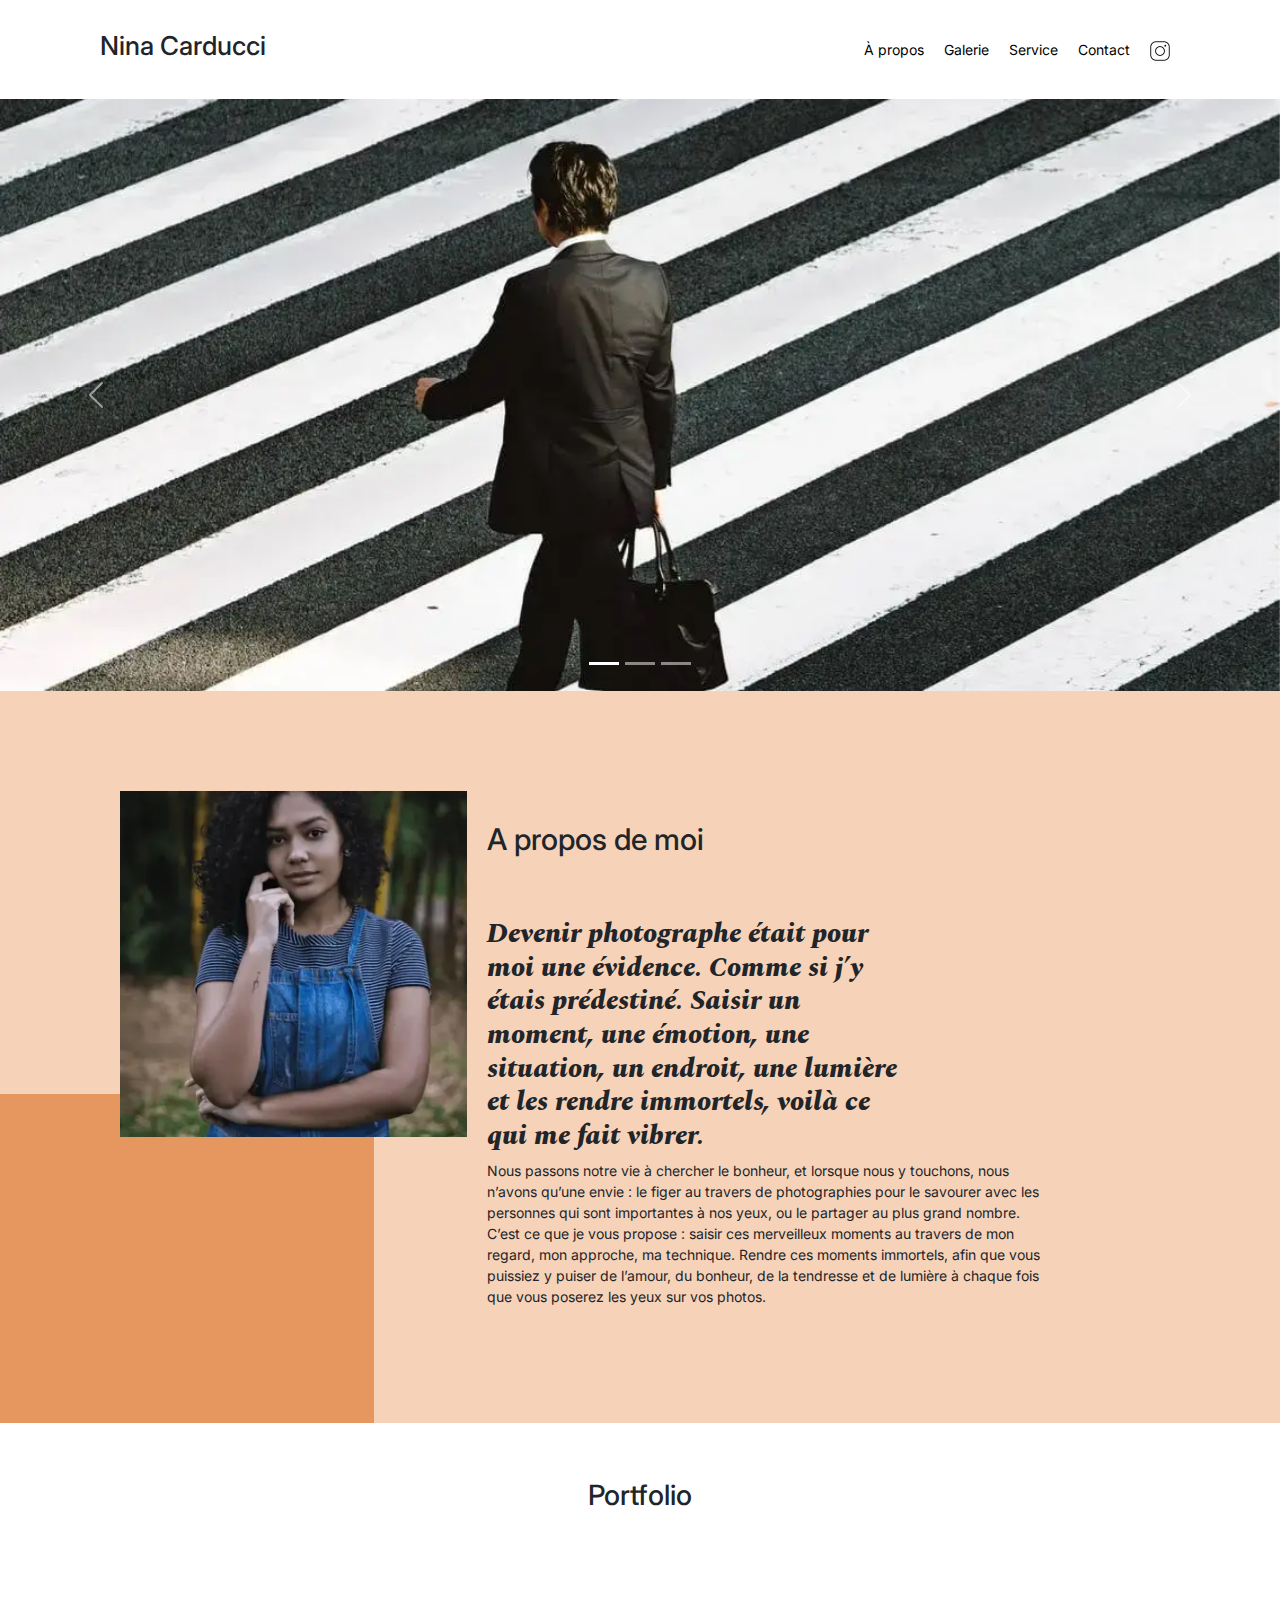
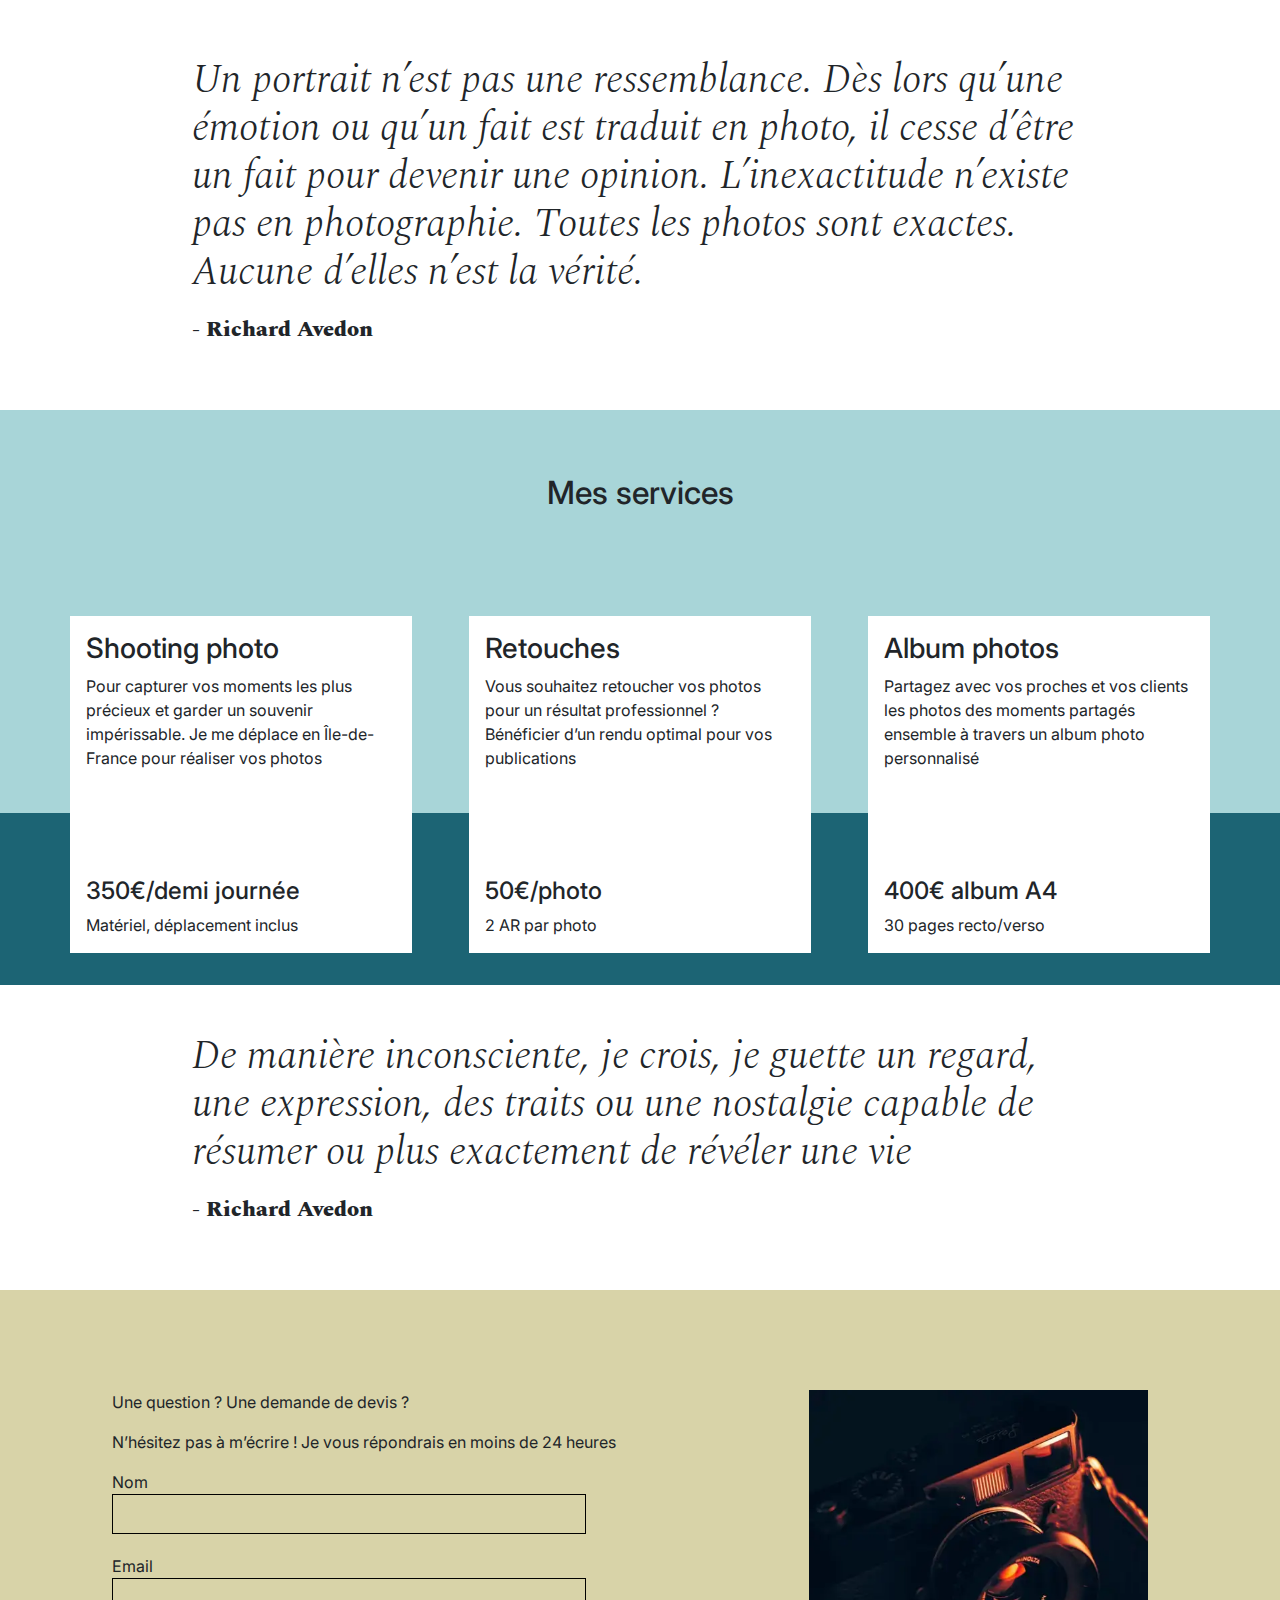
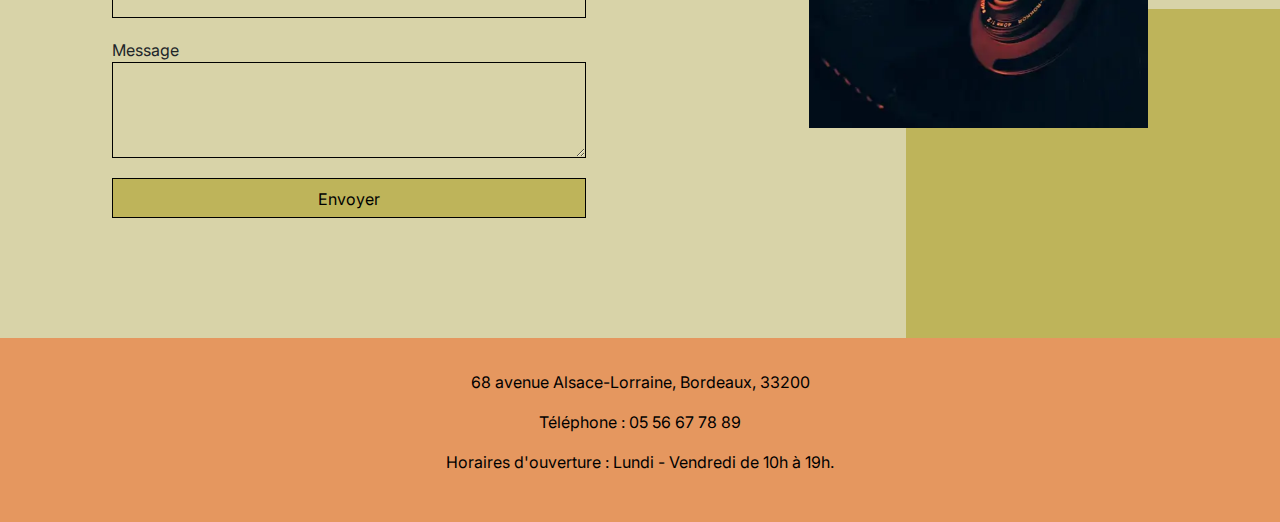
==== commit 4e51c189: "feat: ajustement constrat" ====
--- a/index.html
+++ b/index.html
@@ -283,7 +283,7 @@
 			  <span>68 avenue Alsace-Lorraine</span>, <span>Bordeaux</span>,
 			  <span>33200</span>
 			</address>
-			<p>Téléphone : <a href="tel:0556677889">05 56 67 78 89</a></p>
+			<p>Téléphone : 05 56 67 78 89 </p>
 			<p>Horaires d'ouverture : Lundi - Vendredi de 10h à 19h.</p>
 		  </div>
 	</footer>
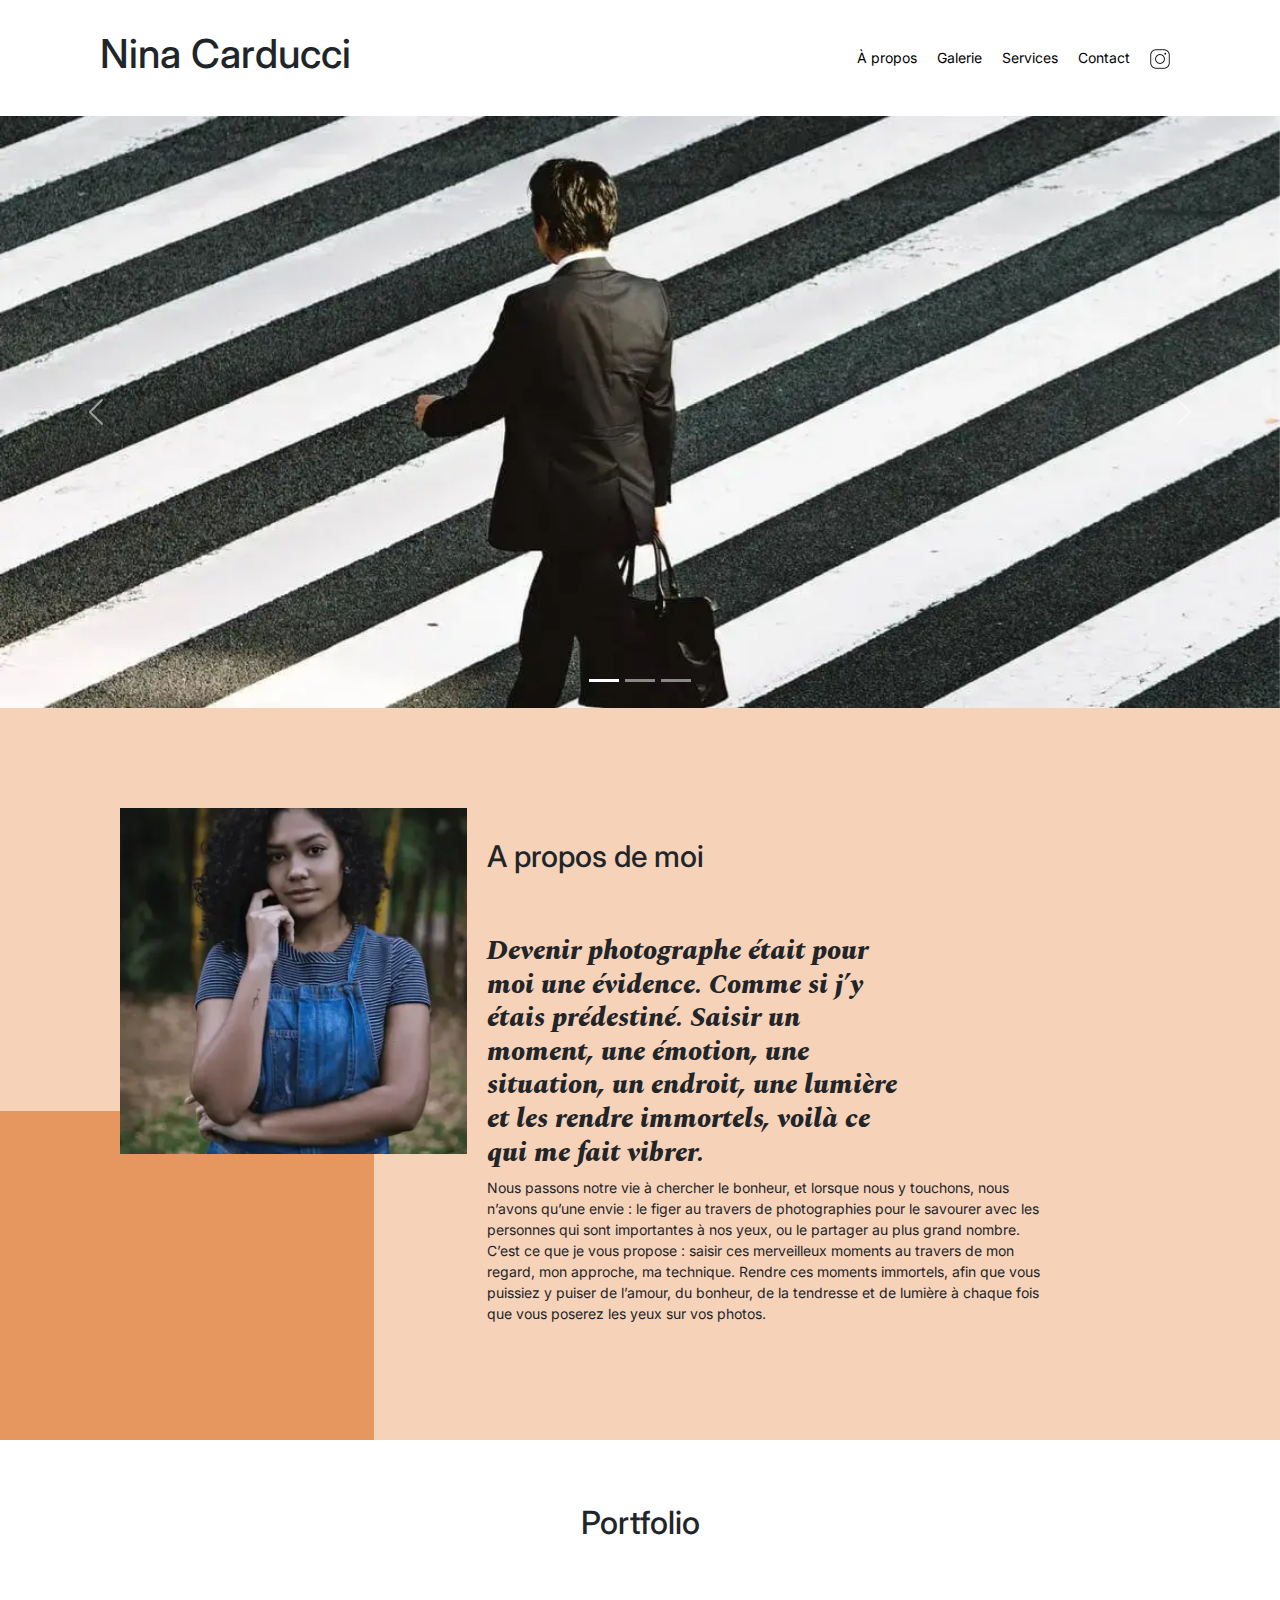
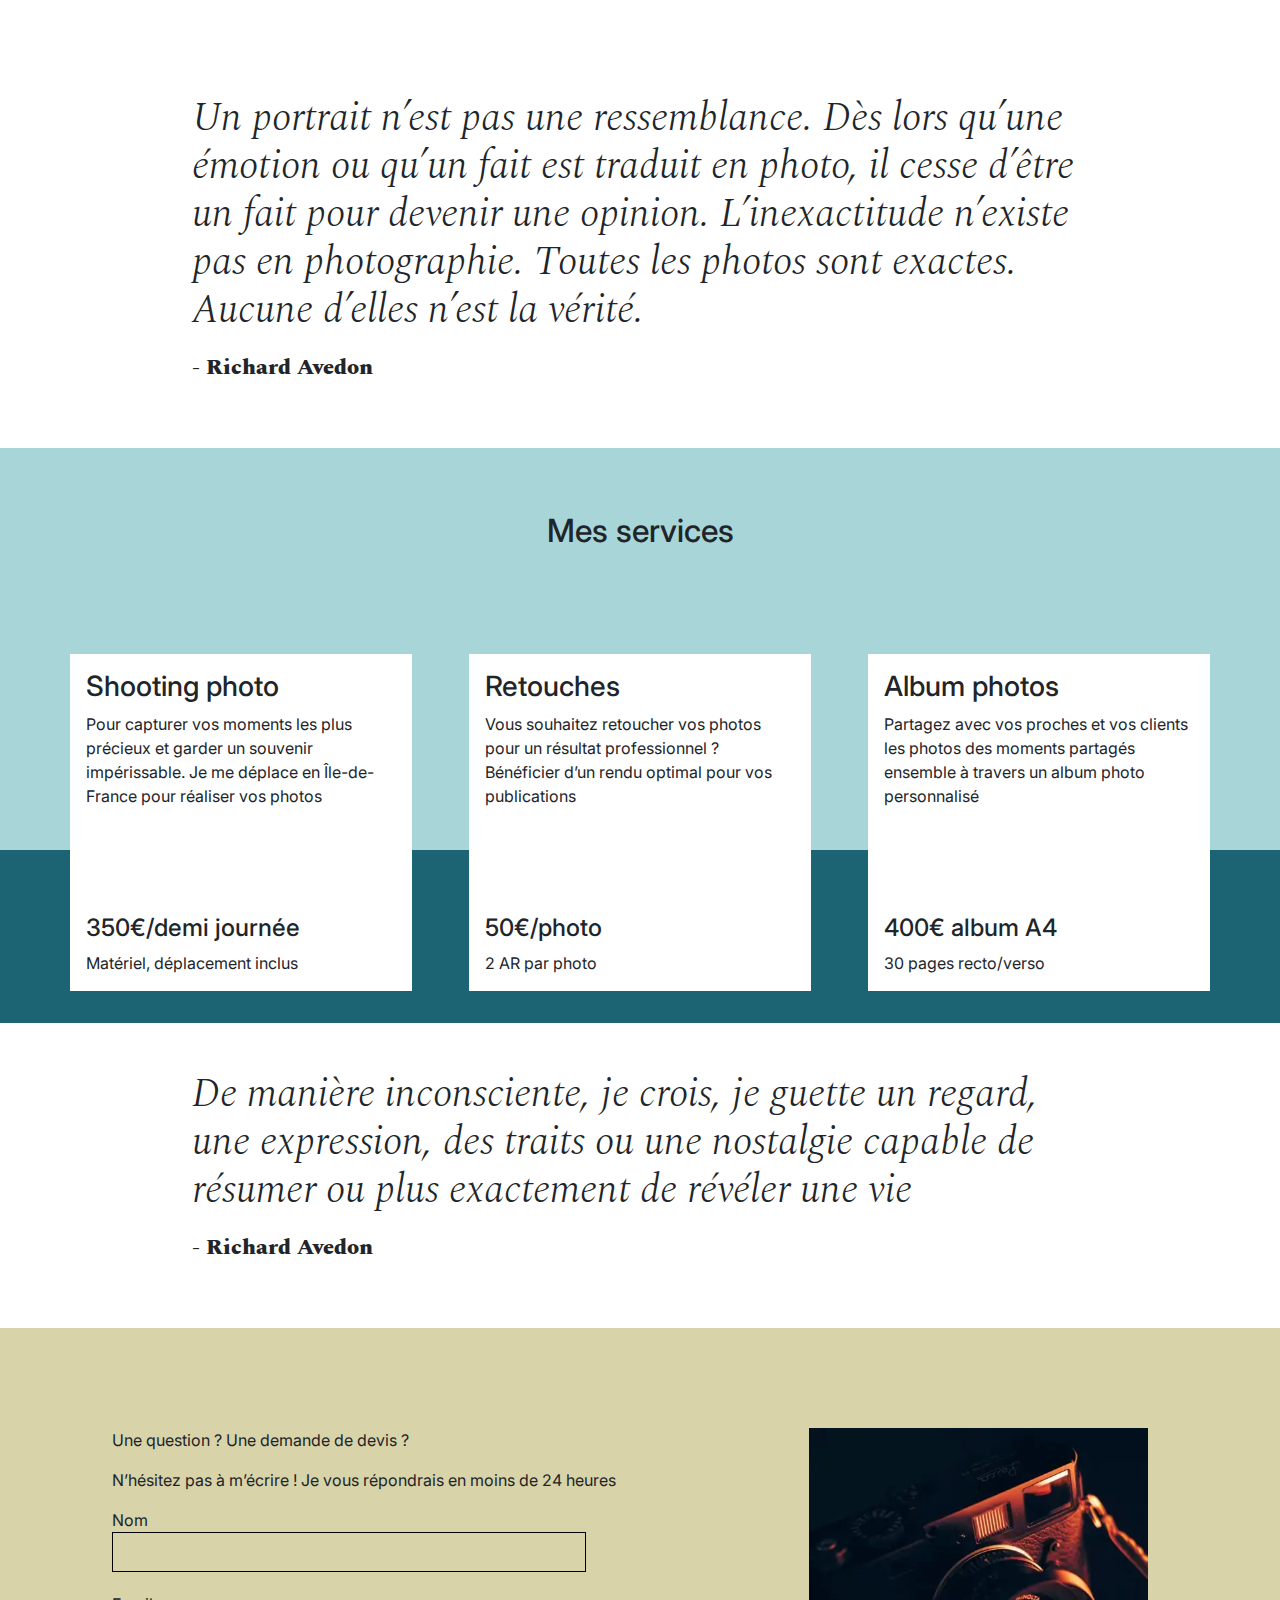
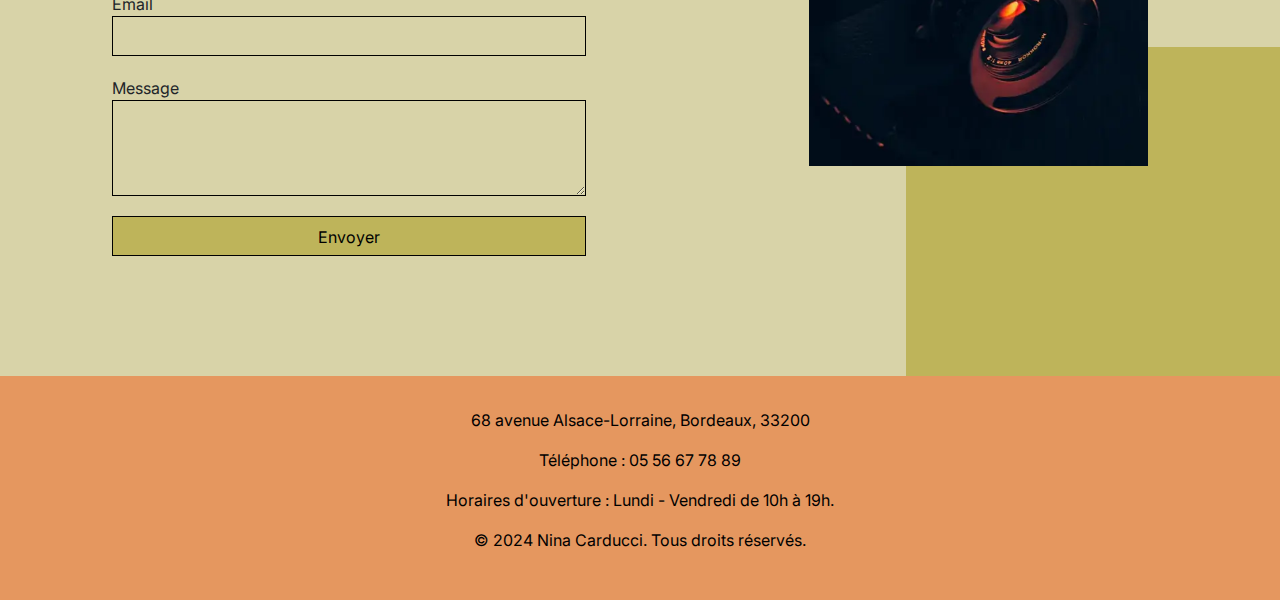
==== commit 199eb53f: "Fix: modifications après soutenance" ====
--- a/index.html
+++ b/index.html
@@ -2,296 +2,314 @@
 <html lang="fr">
 
 <head>
-
 	<meta charset="UTF-8">
-	<title>Photographer Nina Carducci</title>
 	<meta name="viewport" content="width=device-width, initial-scale=1.0">
+	<meta name="author" content="Nina Carducci">
+	<meta name="copyright" content="© Nina Carducci">
 	<meta name="description"
-		content="Nina Carducci, photographe professionnelle passionnante à Bordeaux, spécialisée dans la capture des moments précieux tels que mariages, portraits et événements d'entreprises.">
-		
+		content="Nina Carducci, photographe professionnelle à Bordeaux dans le sud ouest de la France, spécialisée dans la capture de vos moments précieux:fê .">
 	<meta name="keywords"
 		content="photographe, bordeaux, mariage, portrait, entreprise, shooting photo, retouches, album photo, professionnel, france, nina carducci, photographies">
 	<meta name="robots" content="index, follow">
-	<meta property="og:title" content="Nina Carducci - Photographe Professionnelle à Bordeaux">
+	<meta name="geo.region" content="FR-33">
+	<meta name="geo.placename" content="Bordeaux, France">
+	<meta property="og:title" content="Nina Carducci - photographe à Bordeaux">
+	<meta property="og:type" content="website">
+	<meta property="og:url" content="https://rakiko86.github.io/Rekia-Nina-Carducci-/">
+	<meta property="og:image" content="https://rakiko86.github.io/Rekia-Nina-Carducci-/assets/images/nina.webp">
 	<meta property="og:description"
 		content="Découvrez l'univers de Nina Carducci, photographe professionnelle à Bordeaux. Capturez vos plus beaux moments grâce à son expertise.">
-	<meta property="og:image" content="https://www.ninacarducci.com/assets/images/nina.webp">
-	<meta property="og:url" content="https://www.ninacarducci.com">
-	<meta property="og:type" content="website">
 	<meta name="twitter:card" content="summary_large_image">
 	<meta name="twitter:title" content="Nina Carducci - Photographe Professionnelle à Bordeaux">
 	<meta name="twitter:description"
-		content="Découvrez les services de photographie professionnelle offerts par Nina Carducci. Immortalisez vos moments spéciaux.">
-	<meta name="twitter:image" content="https://www.ninacarducci.com/assets/images/nina.webp">
+		content="Découvrez les services de photographie professionnelle offerts par Nina Carducci dans La Nouvelle Aquitaine. Immortalisez vos moments spéciaux.">
+	<meta name="twitter:image" content="https://rakiko86.github.io/Rekia-Nina-Carducci-/assets/images/nina.webp">
 	<link href="https://cdn.jsdelivr.net/npm/bootstrap@5.3.3/dist/css/bootstrap.min.css" rel="stylesheet"
 		integrity="sha384-QWTKZyjpPEjISv5WaRU9OFeRpok6YctnYmDr5pNlyT2bRjXh0JMhjY6hW+ALEwIH" crossorigin="anonymous">
-	<link rel="stylesheet" href="./assets/style.css">
 	<link rel="preconnect" href="https://fonts.googleapis.com">
 	<link rel="preconnect" href="https://fonts.gstatic.com" crossorigin>
-	<link
-		href="https://fonts.googleapis.com/css2?family=Inter&family=Spectral:ital,wght@0,400;1,300;1,400;1,800&display=swap"
-		rel="stylesheet">
 	<link rel="stylesheet" href="./assets/style.min.css">
-	<link rel="icon" type="image/png" href="./assets/favicon.png" />
+	<link rel="icon" type="image/png" href="./assets/favicon.png">
+	<link rel="canonical" href="https://rakiko86.github.io/Rekia-Nina-Carducci-/">
+	<title>Photographe professionnelle à Bordeaux - Nina Carducci</title>
+	<!-- Google tag (gtag.js) -->
+	<script async src="https://www.googletagmanager.com/gtag/js?id=G-R7C690BG1W"></script>
+	<script>
+		window.dataLayer = window.dataLayer || [];
+		function gtag() { dataLayer.push(arguments); }
+		gtag('js', new Date());
+
+		gtag('config', 'G-R7C690BG1W');
+	</script>
 	<script type="application/ld+json">
-		{
-		  "@context": "https://schema.org",
-		  "@type": "Person",
-		  "name": "Nina Carducci",
-		  "jobTitle": "Photographe professionnelle",
-		  "address": {
-			"@type": "PostalAddress",
-			"streetAddress": "68 avenue Alsace-Lorraine",
-			"addressLocality": "Bordeaux",
-			"postalCode": "33200",
-			"addressCountry": "France"
-		  },
-		  "telephone": "05 56 67 78 89",
-		  "image": "https://www.ninacarducci.com/assets/images/nina.webp",
-		  "url": "https://www.ninacarducci.com",
-		  "sameAs": [
-			"https://www.instagram.com/ninacarducci.photo/?hl=fr"
-		  ],
-		  "description": "Nina Carducci, photographe professionnelle à Bordeaux, spécialisée dans la capture des moments précieux tels que mariages, portraits et événements d'entreprises.",
-		  "openingHours": "Mo-Fr 10:00-19:00"
-		}
-		</script>
-
+        {
+            "@context": "http://schema.org",
+            "@type": "ProfessionalService",
+            "name": "Nina Carducci",
+            "image": "./assets/images/nina.webp",
+            "url": "https://rakiko86.github.io/Rekia-Nina-Carducci-/",
+            "priceRange": "50€ - 400€",
+            "address": {
+                "@type": "PostalAddress",
+                "streetAddress": "68 avenue Alsace-Lorraine",
+                "addressLocality": "Bordeaux",
+                "postalCode": "33200",
+                "addressCountry": "FR"
+            },
+            "telephone": "+33556677889",
+            "openingHoursSpecification": [
+                {
+                    "@type": "OpeningHoursSpecification",
+                    "dayOfWeek": [
+                        "Monday",
+                        "Tuesday",
+                        "Wednesday",
+                        "Thursday",
+                        "Friday"
+                    ],
+                    "opens": "10:00",
+                    "closes": "19:00"
+                }
+            ],
+            "sameAs": ["https://www.instagram.com/ninacarducci.photo"]
+        }
+    </script>
 </head>
 
 <body>
-	<header>
-		<div class="top-header">
-			<h1 class="name">Nina Carducci</h1>
-			<nav class="nav">
-				<ul>
-					<li><a href="#about">À propos</a></li>
-					<li><a href="#gallery">Galerie</a></li>
-					<li><a href="#services">Service</a></li>
-					<li><a href="#contact">Contact</a></li>
-					<li><a class="social-link" href="https://www.instagram.com/ninacarducci.photo/?hl=fr"
-							target="_blank"><img src="assets/images/instagram.webp"
-								alt="Suivez Nina Carducci sur instagram" width="30" height="20" loading="lazy"></a></li>
-				</ul>
-			</nav>
-		</div>
+	<header class="top-header">
+		<h1>Nina Carducci</h1>
+		<nav class="nav">
+			<ul>
+				<li><a href="#about">À propos</a></li>
+				<li><a href="#gallery">Galerie</a></li>
+				<li><a href="#services">Services</a></li>
+				<li><a href="#contact">Contact</a></li>
+				<li><a class="social-link" href="https://www.instagram.com/ninacarducci.photo/?hl=fr" target="_blank">
+						<img src="assets/images/instagram.webp" alt="Suivez Nina Carducci sur Instagram" width="30"
+							height="20" loading="lazy">
+					</a></li>
+			</ul>
+		</nav>
 	</header>
-	<main></main>
-	<div id="header">
-		<div id="carouselExampleIndicators" class="carousel slide" data-bs-ride="carousel">
-			<div class="carousel-indicators">
-				<button type="button" data-bs-target="#carouselExampleIndicators" data-bs-slide-to="0" class="active"
-					aria-current="true" aria-label="Slide 1"></button>
-				<button type="button" data-bs-target="#carouselExampleIndicators" data-bs-slide-to="1"
-					aria-label="Slide 2"></button>
-				<button type="button" data-bs-target="#carouselExampleIndicators" data-bs-slide-to="2"
-					aria-label="Slide 3"></button>
+	<main>
+		<section id="header">
+			<div id="carouselExampleIndicators" class="carousel slide" data-bs-ride="carousel">
+				<div class="carousel-indicators">
+					<button type="button" data-bs-target="#carouselExampleIndicators" data-bs-slide-to="0"
+						class="active" aria-current="true" aria-label="Slide 1"></button>
+					<button type="button" data-bs-target="#carouselExampleIndicators" data-bs-slide-to="1"
+						aria-label="Slide 2"></button>
+					<button type="button" data-bs-target="#carouselExampleIndicators" data-bs-slide-to="2"
+						aria-label="Slide 3"></button>
+				</div>
+				<div class="carousel-inner">
+					<article class="carousel-item active">
+						<picture>
+							<source media="(max-width:768px)"
+								srcset="./assets/images/slider/ryoji-iwata-wUZjnOv7t0g-unsplash.webp" type="image/webp"
+								sizes="(max-width:768px)100vw">
+							<source media="(max-width:480px)"
+								srcset="./assets/images/slider/ryoji-iwata-wUZjnOv7t0g-unsplash.webp"
+								sizes="(max-width:480px)100vw">
+							<img src="./assets/images/slider/ryoji-iwata-wUZjnOv7t0g-unsplash.webp"
+								class="d-block w-100" alt="walking man" width="1920" height="888" loading="lazy">
+						</picture>
+					</article>
+					<article class="carousel-item">
+						<picture>
+
+							<img src="./assets/images/slider/nicholas-green-nPz8akkUmDI-unsplash.webp"
+								class="d-block w-100" alt="cheering people" width="1920" height="888" loading="lazy">
+						</picture>
+					</article>
+					<article class="carousel-item">
+						<picture>
+							<source media="(max-width:480px)"
+								srcset="./assets/images/slider/edward-cisneros-3_h6-1NPDGw-unsplash.webp"
+								type="image/webp" sizes="(max-width:480px)100vh">
+							<source media="(max-width:768px)"
+								srcset="./assets/images/slider/edward-cisneros-3_h6-1NPDGw-unsplash.webp"
+								type="image/webp" sizes="(max-width:768px)100vh">
+							<img src="./assets/images/slider/edward-cisneros-3_h6-1NPDGw-unsplash.webp"
+								class="d-block w-100" alt="wedding" width="1920" height="888" loading="lazy">
+						</picture>
+					</article>
+				</div>
+				<button class="carousel-control-prev" type="button" data-bs-target="#carouselExampleIndicators"
+					data-bs-slide="prev">
+					<span class="carousel-control-prev-icon" aria-hidden="true"></span>
+					<span class="visually-hidden">Previous</span>
+				</button>
+				<button class="carousel-control-next" type="button" data-bs-target="#carouselExampleIndicators"
+					data-bs-slide="next">
+					<span class="carousel-control-next-icon" aria-hidden="true"></span>
+					<span class="visually-hidden">Next</span>
+				</button>
 			</div>
-			<div class="carousel-inner">
-				<div class="carousel-item active">
-					<picture>
-						<source media="(max-width:768px)"
-							srcset="./assets/images/slider/ryoji-iwata-wUZjnOv7t0g-unsplash.webp" type="image/webp"
-							sizes="(max-width:768px)100vw">
-						<source media="(max-width:480px)"
-							srcset="./assets/images/slider/ryoji-iwata-wUZjnOv7t0g-unsplash.webp"
-							sizes="(max-width:480px)100vw">
-						<img src="./assets/images/slider/ryoji-iwata-wUZjnOv7t0g-unsplash.webp" class="d-block w-100"
-							alt="walking man" width="1920" height="888" loading="lazy">
-					</picture>
-				</div>
-				<div class="carousel-item">
-					<picture>
-						<source media="(max-width:768px)"
-							srcset="./assets/images/slider/nicholas-green-nPz8akkUmDI-unsplash.webp" type="image/webp"
-							sizes="(max-width:768px)100vw">
-						<source media="(max-width:480px)"
-							srcset="./assets/images/slider/nicholas-green-nPz8akkUmDI-unsplash.webp" type="image/webp"
-							sizes="(max-width:480px)100vw">
-						<img src="./assets/images/slider/nicholas-green-nPz8akkUmDI-unsplash.webp" class="d-block w-100"
-							alt="cheering people" width="1920" height="888" loading="lazy">
-					</picture>
-				</div>
-				<div class="carousel-item">
-					<picture>
-						<source media="(max-width:480px)"
-							srcset="./assets/images/slider/edward-cisneros-3_h6-1NPDGw-unsplash.webp" type="image/webp"
-							sizes="(max-width:480px)100vh">
-						<source media="(max-width:768px)"
-							srcset="./assets/images/slider/edward-cisneros-3_h6-1NPDGw-unsplash.webp" type="image/webp"
-							sizes="(max-width:768px)100vh">
-						<img src="./assets/images/slider/edward-cisneros-3_h6-1NPDGw-unsplash.webp"
-							class="d-block w-100" alt="wedding" width="1920" height="888" loading="lazy">
-					</picture>
-				</div>
+		</section>
+
+		<section id="about">
+			<article class="picture left">
+				<picture>
+					<source srcset="./assets/images/nina.webp" media="(max-width:768px)">
+					<source srcset="./assets/images/nina.webp" media="(max-width:480px)">
+					<img src="./assets/images/nina.webp" alt="Nina Carducci, photographe professionnelle à Bordeaux"
+						title="Nina Carducci Photographe dans le Sud Ouest" width="425" height="425" loading="lazy">
+				</picture>
+			</article>
+			<article id="about-me">
+				<h2 class="about-me__title">A propos de moi</h2>
+				<h3 class="about-me__introduction">Devenir photographe était pour moi une évidence. Comme si j’y étais
+					prédestiné. Saisir un moment, une émotion, une situation, un endroit, une lumière et les rendre
+					immortels, voilà ce qui me fait vibrer.</h3>
+				<p>Nous passons notre vie à chercher le bonheur, et lorsque nous y touchons, nous n’avons qu’une envie :
+					le
+					figer au travers de photographies pour le savourer avec les personnes qui sont importantes à nos
+					yeux,
+					ou le partager au plus grand nombre.
+					C’est ce que je vous propose : saisir ces merveilleux moments au travers de mon regard, mon
+					approche, ma
+					technique. Rendre ces moments immortels, afin que vous puissiez y puiser de l’amour, du bonheur, de
+					la
+					tendresse et de lumière à chaque fois que vous poserez les yeux sur vos photos.</p>
+			</article>
+		</section>
+		<section id="gallery">
+			<h2 class="title">Portfolio</h2>
+			<div class="container py-3">
+				<article class="gallery" style="display: none">
+					<img data-gallery-tag="Concert" class="gallery-item"
+						src="./assets/images/gallery/concerts/aaron-paul-wnX-fXzB6Cw-unsplash.webp" alt="concert"
+						title="festival" width="440" height="440" loading="lazy" />
+					<img data-gallery-tag="Entreprises" class="gallery-item"
+						src="./assets/images/gallery/entreprise/ali-morshedlou-WMD64tMfc4k-unsplash.webp"
+						alt="man in tuxedo" title="man in Black" width="440" height="440" loading="lazy" />
+					<img data-gallery-tag="Entreprises" class="gallery-item"
+						src="./assets/images/gallery/entreprise/jason-goodman-tHO1_OuKbg0-unsplash.webp"
+						alt="women at work" width="440" height="440" loading="lazy" />
+					<img data-gallery-tag="Mariages" class="gallery-item"
+						src="./assets/images/gallery/mariage/hannah-busing-RvF2R_qMpRk-unsplash.webp"
+						alt="hanging-hands" title="Reach out" width="440" height="440" loading="lazy" />
+					<img data-gallery-tag="Portrait" class="gallery-item"
+						src="./assets/images/gallery/portraits/ade-tunji-rVkhWWZFAtQ-unsplash.webp" alt="emotional-man"
+						title="face expression" width="440" height="440" loading="lazy" />
+					<img data-gallery-tag="Mariages" class="gallery-item"
+						src="./assets/images/gallery/mariage/jakob-owens-SiniLJkXhMc-unsplash.webp" alt="groom&bride"
+						title="just maried" width="440" height="440" loading="lazy" />
+					<img data-gallery-tag="Portrait" class="gallery-item"
+						src="./assets/images/gallery/portraits/nino-van-prattenburg--443cl1uR_8-unsplash.webp"
+						alt="girl shoot" title="Sport clever girl" width="440" height="440" loading="lazy" />
+					<img data-gallery-tag="Concert" class="gallery-item"
+						src="./assets/images/gallery/concerts/austin-neill-hgO1wFPXl3I-unsplash.webp"
+						alt="concert-singer" title="singing live concert" width="440" height="440" loading="lazy" />
+					<img data-gallery-tag="Entreprises" class="gallery-item"
+						src="./assets/images/gallery/entreprise/mateus-campos-felipe-Fsgzm8N0hIY-unsplash.webp"
+						alt="woman at work" title="working woman" width="440" height="440" loading="lazy" />
+				</article>
 			</div>
-			<button class="carousel-control-prev" type="button" data-bs-target="#carouselExampleIndicators"
-				data-bs-slide="prev">
-				<span class="carousel-control-prev-icon" aria-hidden="true"></span>
-				<span class="visually-hidden">Previous</span>
-			</button>
-			<button class="carousel-control-next" type="button" data-bs-target="#carouselExampleIndicators"
-				data-bs-slide="next">
-				<span class="carousel-control-next-icon" aria-hidden="true"></span>
-				<span class="visually-hidden">Next</span>
-			</button>
-		</div>
-	</div>
-	<div id="about">
-		<div class="picture left">
-			<picture>
-				<source srcset="" media="(max-width:768px)">
-				<source srcset="" media="(max-width:480px)">
-				<img src="./assets/images/nina.webp" alt="my-picture" title="Selfie" width="425" height="425"
-					loading="lazy">
-			</picture>
-		</div>
-		<div id="about-me">
-			<h2 class="about-me__title">A propos de moi</h2>
-			<h3 class="about-me__introduction">Devenir photographe était pour moi une évidence. Comme si j’y étais
-				prédestiné. Saisir un moment, une émotion, une situation, un endroit, une lumière et les rendre
-				immortels, voilà ce qui me fait vibrer.</h3>
-			<p>Nous passons notre vie à chercher le bonheur, et lorsque nous y touchons, nous n’avons qu’une envie : le
-				figer au travers de photographies pour le savourer avec les personnes qui sont importantes à nos yeux,
-				ou le partager au plus grand nombre.
-				C’est ce que je vous propose : saisir ces merveilleux moments au travers de mon regard, mon approche, ma
-				technique. Rendre ces moments immortels, afin que vous puissiez y puiser de l’amour, du bonheur, de la
-				tendresse et de lumière à chaque fois que vous poserez les yeux sur vos photos.</p>
-		</div>
-	</div>
-	<section id="gallery">
-		<h3 class="title">Portfolio</h3>
-		<div class="container py-3">
-			<div class="gallery" style="display: none">
-				<img data-gallery-tag="Concert" class="gallery-item"
-					src="./assets/images/gallery/concerts/aaron-paul-wnX-fXzB6Cw-unsplash.webp" alt="concert"
-					title="festival" width="440" height="440" loading="lazy" />
-				<img data-gallery-tag="Entreprises" class="gallery-item"
-					src="./assets/images/gallery/entreprise/ali-morshedlou-WMD64tMfc4k-unsplash.webp"
-					alt="man in tuxedo" title="man in Black" width="440" height="440" loading="lazy" />
-				<img data-gallery-tag="Entreprises" class="gallery-item"
-					src="./assets/images/gallery/entreprise/jason-goodman-tHO1_OuKbg0-unsplash.webp" alt="women at work"
-					width="440" height="440" loading="lazy" />
-				<img data-gallery-tag="Mariages" class="gallery-item"
-					src="./assets/images/gallery/mariage/hannah-busing-RvF2R_qMpRk-unsplash.webp" alt="hanging-hands"
-					title="Reach out" width="440" height="440" loading="lazy" />
-				<img data-gallery-tag="Portrait" class="gallery-item"
-					src="./assets/images/gallery/portraits/ade-tunji-rVkhWWZFAtQ-unsplash.webp" alt="emotional-man"
-					title="face expression" width="440" height="440" loading="lazy" />
-				<img data-gallery-tag="Mariages" class="gallery-item"
-					src="./assets/images/gallery/mariage/jakob-owens-SiniLJkXhMc-unsplash.webp" alt="groom&bride"
-					title="just maried" width="440" height="440" loading="lazy" />
-				<img data-gallery-tag="Portrait" class="gallery-item"
-					src="./assets/images/gallery/portraits/nino-van-prattenburg--443cl1uR_8-unsplash.webp"
-					alt="girl shoot" title="Sport clever girl" width="440" height="440" loading="lazy" />
-				<img data-gallery-tag="Concert" class="gallery-item"
-					src="./assets/images/gallery/concerts/austin-neill-hgO1wFPXl3I-unsplash.webp" alt="concert-singer"
-					title="singing live concert" width="440" height="440" loading="lazy" />
-
-				<img data-gallery-tag="Entreprises" class="gallery-item"
-					src="./assets/images/gallery/entreprise/mateus-campos-felipe-Fsgzm8N0hIY-unsplash.webp"
-					alt="woman at work" title="working woman" width="440" height="440" loading="lazy" />
+			<aside class="quote">
+				<figure>
+					<blockquote>
+						<h3 class="quote__text">Un portrait n’est pas une ressemblance. Dès lors qu’une émotion ou qu’un
+							fait est traduit en photo, il cesse d’être un fait pour devenir une opinion. L’inexactitude
+							n’existe pas en photographie. Toutes les photos sont exactes. Aucune d’elles n’est la
+							vérité.
+						</h3>
+					</blockquote>
+					<figcaption class="quote__author">- Richard Avedon</figcaption>
+				</figure>
+			</aside>
+		</section>
+		<section id="services">
+			<h2 class="title">Mes services</h2>
+			<div class="container">
+				<article class="service">
+					<div class="service__description">
+						<h3>Shooting photo</h3>
+						<p>Pour capturer vos moments les plus précieux et garder un souvenir impérissable. Je me déplace
+							en
+							Île-de-France pour réaliser vos photos</p>
+					</div>
+					<div class="service__price">
+						<h4>350€/demi journée</h4>
+						<span>Matériel, déplacement inclus</span>
+					</div>
+				</article>
+				<article class="service">
+					<div class="service__description">
+						<h3>Retouches</h3>
+						<p>Vous souhaitez retoucher vos photos pour un résultat professionnel ? Bénéficier d’un rendu
+							optimal pour vos publications</p>
+					</div>
+					<div class="service__price">
+						<h4>50€/photo</h4>
+						<span>2 AR par photo</span>
+					</div>
+				</article>
+				<article class="service">
+					<div class="service__description">
+						<h3>Album photos</h3>
+						<p>Partagez avec vos proches et vos clients les photos des moments partagés ensemble à travers
+							un
+							album photo personnalisé</p>
+					</div>
+					<div class="service__price">
+						<h4>400€ album A4</h4>
+						<span>30 pages recto/verso</span>
+					</div>
+				</article>
 			</div>
-		</div>
+		</section>
 		<aside class="quote">
 			<figure>
 				<blockquote>
-					<h3 class="quote__text">Un portrait n’est pas une ressemblance. Dès lors qu’une émotion ou qu’un
-						fait est traduit en photo, il cesse d’être un fait pour devenir une opinion. L’inexactitude
-						n’existe pas en photographie. Toutes les photos sont exactes. Aucune d’elles n’est la vérité.
-					</h3>
+					<h3 class="quote__text">De manière inconsciente, je crois, je guette un regard, une expression, des
+						traits ou une nostalgie capable de résumer ou plus exactement de révéler une vie</h3>
 				</blockquote>
 				<figcaption class="quote__author">- Richard Avedon</figcaption>
 			</figure>
 		</aside>
-	</section>
-	<section id="services">
-		<h2 class="title">Mes services</h2>
-		<div class="container">
-			<div class="service">
-				<div class="service__description">
-					<h3>Shooting photo</h3>
-					<p>Pour capturer vos moments les plus précieux et garder un souvenir impérissable. Je me déplace en
-						Île-de-France pour réaliser vos photos</p>
+		<section id="contact">
+			<article class="container">
+				<div class="form-container">
+					<p>Une question ? Une demande de devis ?</p>
+					<p> N’hésitez pas à m’écrire ! Je vous répondrais en moins de 24 heures</p>
+					<form method="post">
+						<label for="nom">Nom</label>
+						<input type="text" name="nom" id="nom" autocomplete="given-name">
+						<label for="email">Email</label>
+						<input type="email" name="email" id="email" autocomplete="email">
+						<label for="message">Message</label>
+						<textarea name="message" id="message" cols="30" rows="10"></textarea>
+						<input type="submit" value="Envoyer" />
+					</form>
 				</div>
-				<div class="service__price">
-					<h4>350€/demi journée</h4>
-					<span>Matériel, déplacement inclus</span>
+				<div class="picture right">
+					<picture>
+						<source srcset="./assets/images/camera.webp">
+						<img src="./assets/images/camera.webp" alt="camera's picture" title="Nina's camera" width="418"
+							height="418" loading="lazy">
+					</picture>
 				</div>
-			</div>
-			<div class="service">
-				<div class="service__description">
-					<h3>Retouches</h3>
-					<p>Vous souhaitez retoucher vos photos pour un résultat professionnel ? Bénéficier d’un rendu
-						optimal pour vos publications</p>
-				</div>
-				<div class="service__price">
-					<h4>50€/photo</h4>
-					<span>2 AR par photo</span>
-				</div>
-			</div>
-			<div class="service">
-				<div class="service__description">
-					<h3>Album photos</h3>
-					<p>Partagez avec vos proches et vos clients les photos des moments partagés ensemble à travers un
-						album photo personnalisé</p>
-				</div>
-				<div class="service__price">
-					<h4>400€ album A4</h4>
-					<span>30 pages recto/verso</span>
-				</div>
-			</div>
-		</div>
-	</section>
-	<aside class="quote">
-		<figure>
-			<blockquote>
-				<h1 class="quote__text">De manière inconsciente, je crois, je guette un regard, une expression, des
-					traits ou une nostalgie capable de résumer ou plus exactement de révéler une vie</h1>
-			</blockquote>
-			<figcaption class="quote__author">- Richard Avedon</figcaption>
-		</figure>
-	</aside>
-	<section id="contact">
-		<div class="container">
-			<div class="form-container">
-				<p>Une question ? Une demande de devis ?</p>
-				<p> N’hésitez pas à m’écrire ! Je vous répondrais en moins de 24 heures</p>
-				<form method="post">
-					<label for="nom">Nom</label>
-					<input type="text" name="nom" id="nom" autocomplete="given-name">
-					<label for="email">Email</label>
-					<input type="email" name="email" id="email" autocomplete="email">
-					<label for="message">Message</label>
-					<textarea name="message" id="message" cols="30" rows="10"></textarea>
-					<input type="submit" value="Envoyer" autocomplete="enter" />
-				</form>
-			</div>
-			<div class="picture right">
-				<picture>
-					<source srcset="./assets/images/camera.webp">
-					<img src="./assets/images/camera.webp" alt="camera's picture" title="Nina's camera" width="418"
-						height="418" loading="lazy">
-				</picture>
-			</div>
-		</div>
-	</section>
+			</article>
+		</section>
 	</main>
 	<footer>
 		<div>
 			<address>
-			  <span>68 avenue Alsace-Lorraine</span>, <span>Bordeaux</span>,
-			  <span>33200</span>
+				<span>68 avenue Alsace-Lorraine</span>, <span>Bordeaux</span>,
+				<span>33200</span>
 			</address>
 			<p>Téléphone : 05 56 67 78 89 </p>
 			<p>Horaires d'ouverture : Lundi - Vendredi de 10h à 19h.</p>
-		  </div>
+			<p>&copy; 2024 Nina Carducci. Tous droits réservés.</p>
+		</div>
 	</footer>
 	<script src="./assets/bootstrap/bootstrap.bundle.js"></script>
 	<script src="https://code.jquery.com/jquery-3.4.1.min.js"
 		integrity="sha256-CSXorXvZcTkaix6Yvo6HppcZGetbYMGWSFlBw8HfCJo=" crossorigin="anonymous"></script>
 	<script src="./assets/scripts.js"></script>
-	<script src="./assets/maugallery.js"></script>
 	<script src="./assets/maugallery.min.js"></script>
 </body>
 
--- a/assets/style.min.css
+++ b/assets/style.min.css
@@ -1,366 +1 @@
-@import url(https://fonts.googleapis.com/css2?family=Inter&family=Spectral:ital,wght@0,400;1,300;1,400;1,800&display=swap);
-.about-me__introduction,
-.quote,
-.quote__text {
-    font-style: italic;
-    font-family: Spectral
-}
-.quote,
-.quote__author,
-.quote__text {
-    font-family: Spectral
-}
-.service,
-.top-header {
-    background-color: #fff;
-    display: flex
-}
-#about,
-#contact {
-    padding-inline: 100px;
-    padding-block: 100px
-}
-.picture.left::before,
-.picture.right::before {
-    content: ' ';
-    width: 374px;
-    height: 329px;
-    bottom: 0;
-    z-index: -1
-}
-#about,
-#contact .container,
-.mg-next,
-.mg-prev,
-.nav ul,
-.service,
-.top-header,
-footer,
-form {
-    display: flex
-}
-.title,
-footer {
-    text-align: center
-}
-body {
-    max-width: 1920px;
-    margin: auto
-}
-* {
-    font-family: Inter;
-    font-style: normal
-}
-.top-header {
-    position: sticky;
-    top: 0;
-    z-index: 1000;
-    justify-content: space-between;
-    padding-inline: 100px;
-    padding-block: 30px;
-    align-items: center
-}
-#about,
-#contact,
-#services,
-.item-column {
-    position: relative
-}
-.top-header .name {
-    font-size: 26px
-}
-.nav ul {
-    list-style-type: none;
-    font-size: 14px;
-    margin-bottom: 0
-}
-.nav li {
-    padding-inline: 10px
-}
-.nav a {
-    text-decoration: none;
-    color: #000
-}
-.social-link img {
-    width: 20px
-}
-#about {
-    background-color: #f6d2b8
-}
-.picture.left::before {
-    background-color: #e5975f;
-    position: absolute;
-    left: 0
-}
-.picture {
-    flex: 1;
-    margin: 0 20px;
-    z-index: 0
-}
-.picture img {
-    width: 100%;
-    height: auto
-}
-
-img {
-    max-width: 100%;
-    height: auto
-}
-
-#about-me,
-.form-container {
-    flex: 2
-}
-
-.about-me__title {
-    margin-top: 1em;
-    margin-bottom: 60px;
-    font-size: 30px
-}
-.about-me__introduction {
-    font-weight: 800;
-    width: 60%
-}
-#about-me p {
-    width: 80%;
-    font-size: 14px
-}
-.title {
-    padding-block: 2em
-}
-.gallery .nav {
-    justify-content: center
-}
-.nav-pills .nav-link.active,
-.nav-pills .show>.nav-link {
-    color: #fff;
-    background-color: #1c6474;
-    border-radius: 0
-}
-.nav-pills .nav-link {
-    color: #000;
-    cursor: pointer
-}
-.item-column {
-    margin-bottom: 0 !important;
-    padding: 0
-}
-.item-column::after {
-    content: "";
-    display: block;
-    padding-bottom: 100%
-}
-.gallery-item {
-    position: absolute;
-    width: 100%;
-    height: 100%;
-    object-fit: cover;
-    padding: .5em
-}
-.mg-next,
-.mg-prev {
-    width: 30px;
-    height: 30px;
-    border-radius: 00%;
-    justify-content: center;
-    align-items: center;
-    font-size: 24px
-}
-form input,
-form textarea {
-    width: 100%;
-    background-color: transparent;
-    border: 1px solid;
-    margin-bottom: 20px
-}
-.quote {
-    width: 70%;
-    margin: auto;
-    padding-block: 3em
-}
-.quote__text {
-    font-weight: 300;
-    font-size: 2.5rem
-}
-.quote__author {
-    font-weight: 800;
-    font-size: 22px
-}
-#services {
-    margin: auto;
-    background-color: #a8d5d8
-}
-#services .container::before {
-    content: ' ';
-    background-color: #1c6474;
-    position: absolute;
-    width: 100%;
-    height: 30%;
-    bottom: 0;
-    left: 0;
-    z-index: 0
-}
-#services .container {
-    justify-content: space-between;
-    display: flex;
-    padding: 2em 0
-}
-.service {
-    max-width: 390px;
-    width: 30%;
-    height: 337px;
-    padding: 1em;
-    flex-direction: column;
-    justify-content: space-between;
-    z-index: 1
-}
-#contact {
-    margin: auto;
-    background-color: #d8d3a8
-}
-
-.picture.right::before {
-    background-color: #beb45a;
-    position: absolute;
-    right: 0
-}
-form {
-    flex-direction: column;
-    width: 70%;
-    align-items: flex-start
-}
-form input {
-    height: 2.5em
-}
-form textarea {
-    height: 5em;
-    line-height: 2.5em;
-    font-size: 1.2em
-}
-input[type=submit] {
-    background-color: #beb45a;
-    padding: .5em 1em
-}
-footer {
-    background-color: #e5975f;
-    padding-block: 2rem;
-    color: #000;
-    justify-content: center
-}
-.visually-hidden {
-    background-color: #2b2b2b;
-    color: #dedede
-}
-@media all and (max-width:1180px) {
-    .picture {
-        flex: 2
-    }
-    #about,
-    #contact .container {
-        align-items: center
-    }
-    .about-me__title {
-        margin-top: 0;
-        margin-bottom: 1em
-    }
-    #about-me h6,
-    #about-me p {
-        width: 100%
-    }
-}
-@media all and (max-width:1000px) {
-
-    .picture.left::before,
-    .picture.right::before {
-        height: 30%;
-        position: absolute;
-        z-index: -1;
-        width: 100%
-    }
-    #about,
-    #contact .container,
-    #services .container {
-        flex-direction: column
-    }
-    .picture {
-        width: 50%
-    }
-    .picture.left::before {
-        bottom: auto;
-        top: 0;
-        left: 0
-    }
-    .about-me__title {
-        text-align: center;
-        margin-top: 1em
-    }
-    .service {
-        width: 100%;
-        max-width: 100%;
-        height: auto;
-        margin: 2em 0
-    }
-
-    .service__description {
-        margin-bottom: 1em
-    }
-
-    #services .container::before {
-        width: 30%;
-        height: 100%;
-        bottom: 0;
-        right: 0;
-        left: auto;
-        z-index: 0
-    }
-
-    #contact .picture.right {
-        margin-top: 1em
-    }
-
-    .picture.right::before {
-        bottom: 0;
-        right: 0
-    }
-}
-
-@media all and (max-width:650px) {
-    .top-header {
-        flex-direction: column;
-        padding-inline: 0
-    }
-
-    .top-header .nav,
-    .top-header .nav ul {
-        width: 100%;
-        padding: 0
-    }
-
-    .top-header .nav li {
-        flex: 1;
-        padding-block: 1em;
-        text-align: center
-    }
-    .picture.left::before,
-    .picture.right::before {
-        height: 150px
-    }
-    #services .container {
-        align-items: center
-    }
-    .service {
-        max-width: 90%
-    }
-    #about,
-    #contact {
-        padding-inline: 2em;
-        padding-block: 2em
-    }
-    form {
-        width: 100%
-    }
-    .picture {
-        width: 80%;
-        object-fit: cover
-    }
-}+@import url(https://fonts.googleapis.com/css2?family=Inter&family=Spectral:ital,wght@0,400;1,300;1,400;1,800&display=swap);.nav a,.top-header .name{text-decoration:none;color:#000}.about-me__introduction,.quote,.quote__text{font-style:italic;font-family:Spectral}.quote,.quote__author,.quote__text{font-family:Spectral}.service,.top-header{background-color:#fff;display:flex}#about,#contact{padding-inline:100px;padding-block:100px}.picture.left::before,.picture.right::before{content:' ';width:374px;height:329px;bottom:0;z-index:-1}#about,#contact .container,.mg-next,.mg-prev,.nav ul,.service,.top-header,footer,form{display:flex}.title,footer{text-align:center}body{max-width:1920px;margin:auto}*{font-family:Inter;font-style:normal}.top-header{position:sticky;top:0;z-index:1000;justify-content:space-between;padding-inline:100px;padding-block:30px;align-items:center}#about,#contact,#services,.item-column{position:relative}.top-header .name{font-size:26px}.nav ul{list-style-type:none;font-size:14px;margin-bottom:0}.nav li{padding-inline:10px}.social-link img{width:20px}#about{background-color:#f6d2b8}.picture.left::before{background-color:#e5975f;position:absolute;left:0}.picture{flex:1;margin:0 20px;z-index:0}.picture img{width:100%;height:auto}img{max-width:100%;height:auto}#about-me,.form-container{flex:2}.about-me__title{margin-top:1em;margin-bottom:60px;font-size:30px}.about-me__introduction{font-weight:800;width:60%}#about-me p{width:80%;font-size:14px}.title{padding-block:2em}.gallery .nav{justify-content:center}.nav-pills .nav-link.active,.nav-pills .show>.nav-link{color:#000;background-color:#beb45a;border-radius:0}.nav-pills .nav-link{color:#000;cursor:pointer}.item-column{margin-bottom:0!important;padding:0}.item-column::after{content:"";display:block;padding-bottom:100%}.gallery-item{position:absolute;width:100%;height:100%;object-fit:cover;padding:.5em}.mg-next,.mg-prev{width:30px;height:30px;border-radius:00%;justify-content:center;align-items:center;font-size:24px}form input,form textarea{width:100%;background-color:transparent;border:1px solid;margin-bottom:20px}.quote{width:70%;margin:auto;padding-block:3em}.quote__text{font-weight:300;font-size:2.5rem}.quote__author{font-weight:800;font-size:22px}#services{margin:auto;background-color:#a8d5d8}#services .container::before{content:' ';background-color:#1c6474;position:absolute;width:100%;height:30%;bottom:0;left:0;z-index:0}#services .container{justify-content:space-between;display:flex;padding:2em 0}.service{max-width:390px;width:30%;height:337px;padding:1em;flex-direction:column;justify-content:space-between;z-index:1}#contact{margin:auto;background-color:#d8d3a8}.picture.right::before{background-color:#beb45a;position:absolute;right:0}form{flex-direction:column;width:70%;align-items:flex-start}form input{height:2.5em}form textarea{height:5em;line-height:2.5em;font-size:1.2em}input[type=submit]{background-color:#beb45a;padding:.5em 1em}footer{background-color:#e5975f;padding-block:2rem;color:#000;justify-content:center}.visually-hidden{background-color:#2b2b2b;color:#dedede}@media all and (max-width:1180px){.picture{flex:2}#about,#contact .container{align-items:center}.about-me__title{margin-top:0;margin-bottom:1em}#about-me h6,#about-me p{width:100%}}@media all and (max-width:1000px){.picture.left::before,.picture.right::before{height:30%;position:absolute;z-index:-1;width:100%}#about,#contact .container,#services .container{flex-direction:column}.picture{width:50%}.picture.left::before{bottom:auto;top:0;left:0}.about-me__title{text-align:center;margin-top:1em}.service{width:100%;max-width:100%;height:auto;margin:2em 0}.service__description{margin-bottom:1em}#services .container::before{width:30%;height:100%;bottom:0;right:0;left:auto;z-index:0}#contact .picture.right{margin-top:1em}.picture.right::before{bottom:0;right:0}}@media all and (max-width:650px){.top-header{flex-direction:column;padding-inline:0}.top-header .nav,.top-header .nav ul{width:100%;padding:0}.top-header .nav li{flex:1;padding-block:1em;text-align:center}.picture.left::before,.picture.right::before{height:150px}#services .container{align-items:center}.service{max-width:90%}#about,#contact{padding-inline:2em;padding-block:2em}form{width:100%}.picture{width:80%;object-fit:cover}}